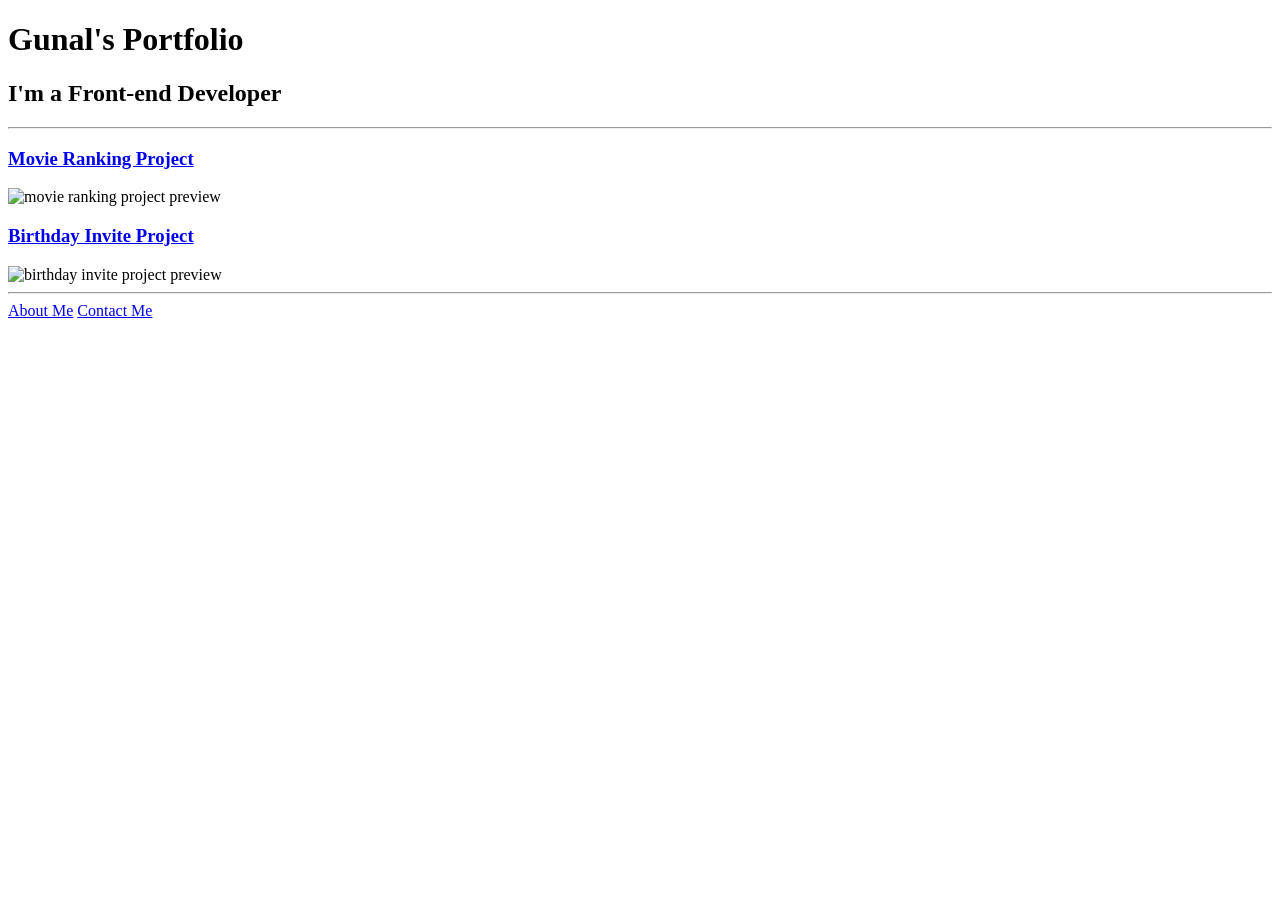
==== index.html @ 15db0e29 "Add files via upload" ====
<!DOCTYPE html>
<html lang="en">

<head>
  <meta charset="UTF-8">
  <title>Gunal's Portfolio</title>
</head>

<body>
  <h1>Gunal's Portfolio</h1>
  <h2>I'm a Front-end Developer</h2>
  <hr />
  <h3><a href="./public/movie-ranking.html">Movie Ranking Project</a></h3>
  <img src="./assets/images/movie-ranking.png" height="200" alt="movie ranking project preview"/>
  <h3><a href="./public/birthday-invite.html">Birthday Invite Project</a></h3>
  <img src="./assets/images/birthday-invite.png" height="200" alt="birthday invite project preview"/>
  <hr />
  <a href="./public/about.html">About Me</a>
  <a href="./public/contact.html">Contact Me</a>
</body>

</html>
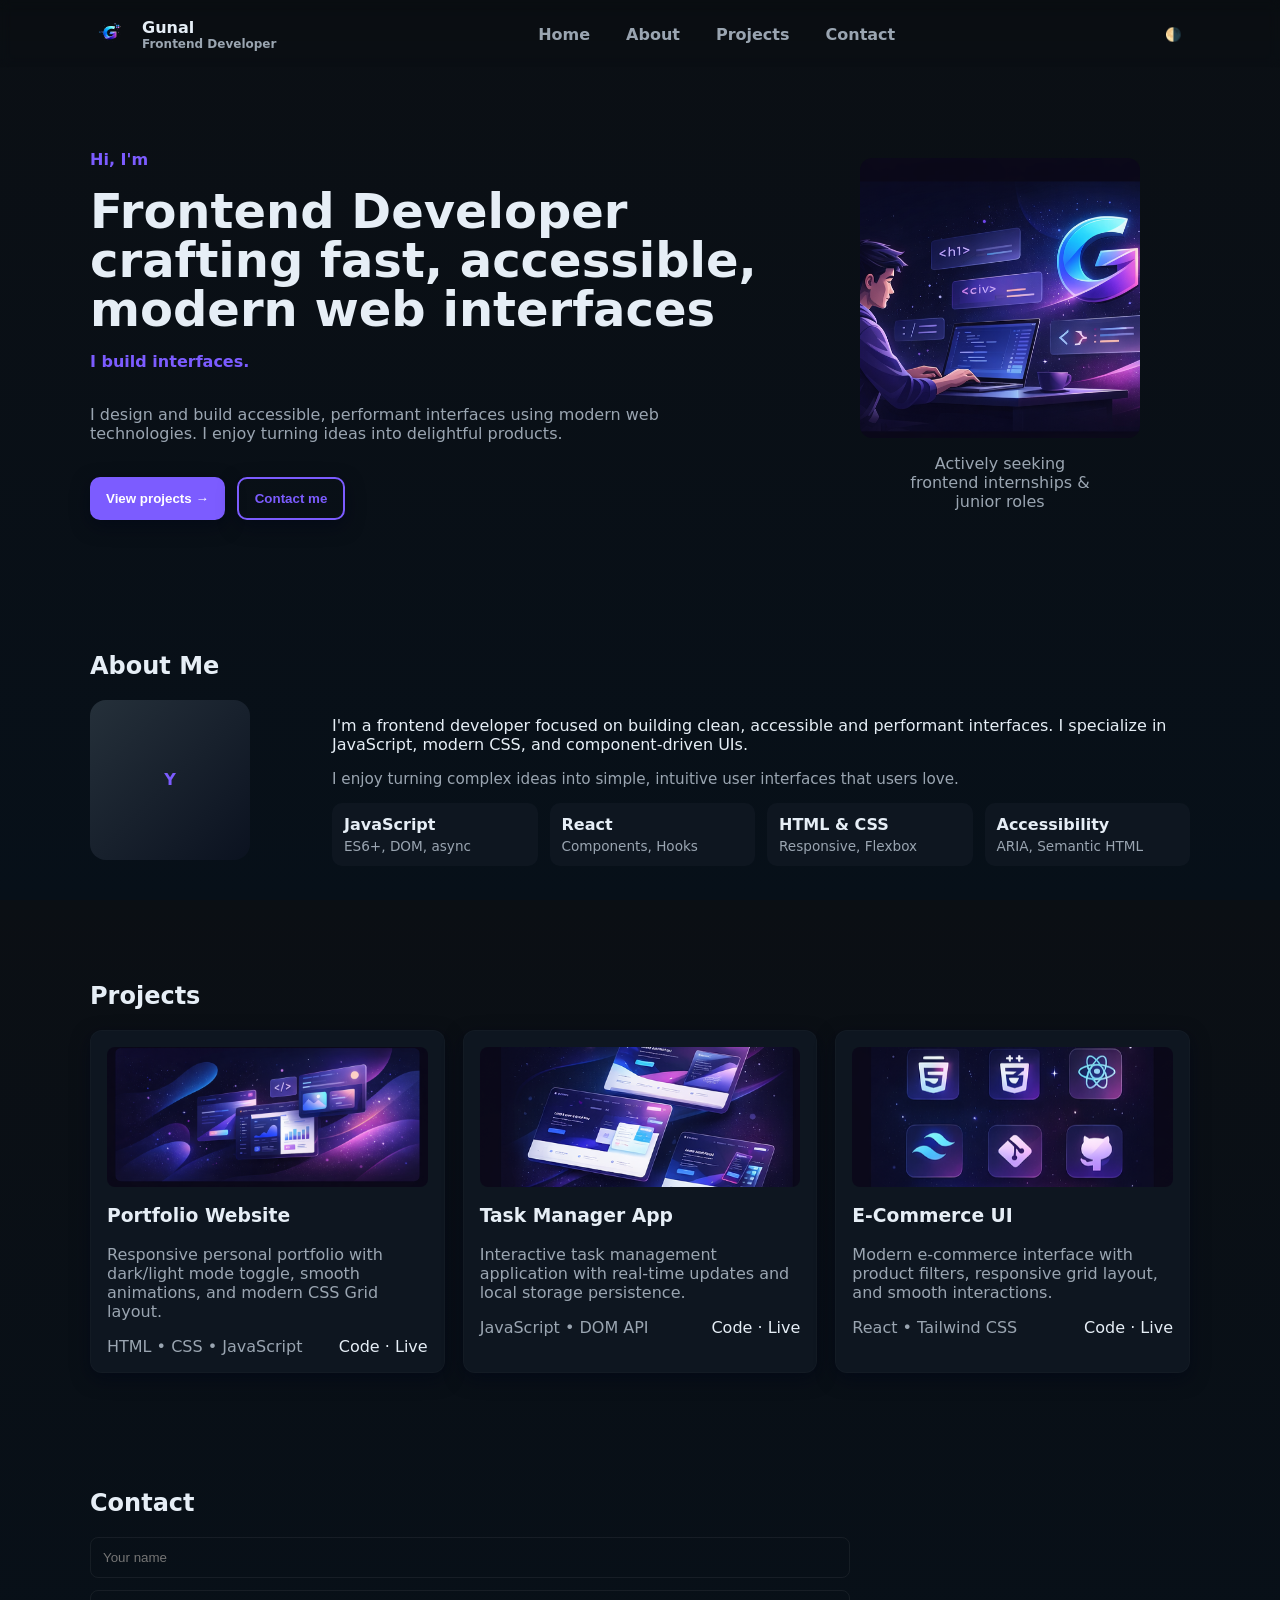
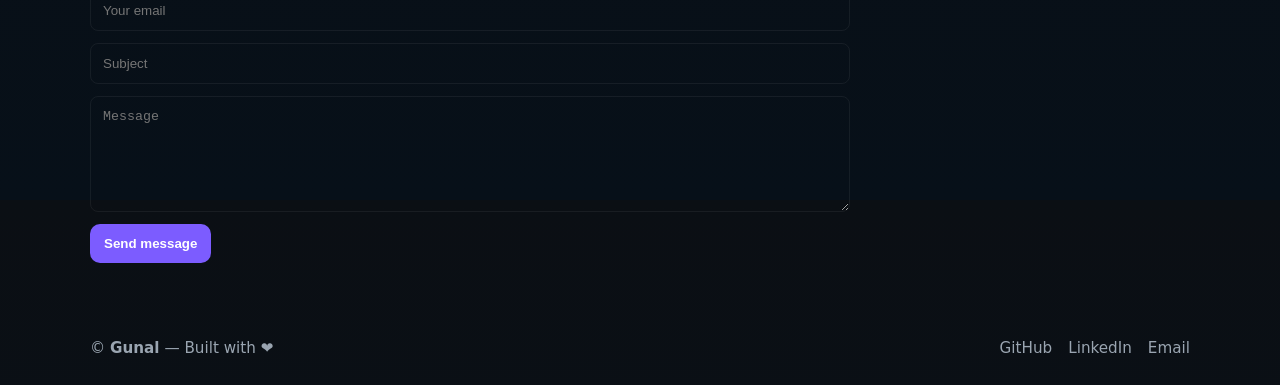
==== commit 7a5c27e5: "Migrate to single-file portfolio site Replace multi-page demo with a single responsive portfolio ind" ====
--- a/index.html
+++ b/index.html
@@ -1,22 +1,261 @@
-<!DOCTYPE html>
+<!doctype html>
 <html lang="en">
-
 <head>
-  <meta charset="UTF-8">
-  <title>Gunal's Portfolio</title>
+	<meta charset="utf-8" />
+	<meta name="viewport" content="width=device-width,initial-scale=1" />
+	<title>Personal Portfolio</title>
+	<meta name="description" content="Personal portfolio — HTML/CSS/JS single-file template" />  <link rel="icon" type="image/png" href="assets/fevicon.png" />	<style>
+		:root{
+			--bg:#0b0f14;--surface:#0f1720;--muted:#9aa5b1;--accent:#7c5cff;--glass:rgba(255,255,255,0.03);
+			--success:#22c55e;--danger:#ef4444;--text:#e6eef6;--card:#0e1620;
+			--radius:12px;--shadow:0 6px 18px rgba(2,6,23,0.6);
+		}
+		[data-theme="light"]{
+			--bg:#f6f8fb;--surface:#ffffff;--muted:#475569;--accent:#6b46ff;--glass:rgba(2,6,23,0.03);
+			--success:#16a34a;--danger:#dc2626;--text:#0b1220;--card:#ffffff;--shadow:0 8px 24px rgba(11,18,32,0.06);
+		}
+		/* Reset & base */
+		*{box-sizing:border-box}html,body{height:100%}body{margin:0;font-family:Inter,ui-sans-serif,system-ui,-apple-system,"Segoe UI",Roboto,"Helvetica Neue",Arial;color:var(--text);background:linear-gradient(180deg,var(--bg),#071019);-webkit-font-smoothing:antialiased}
+		a{color:inherit;text-decoration:none}
+		img{max-width:100%;height:auto;display:block}
+
+		/* Layout */
+		.container{width:min(1100px,94%);margin:0 auto}
+		header{position:fixed;inset:0 0 auto 0;top:0;z-index:60;background:linear-gradient(180deg,rgba(0,0,0,0.12),transparent);backdrop-filter:blur(6px)}
+		.nav{display:flex;align-items:center;justify-content:space-between;gap:1rem;padding:14px 0}
+		.brand{display:flex;align-items:center;gap:12px;font-weight:700}
+		.brand .logo{width:40px;height:40px;border-radius:10px;background:linear-gradient(135deg,var(--accent),#4cc9f0);display:inline-grid;place-items:center;color:white;font-weight:800}
+		nav ul{display:flex;gap:16px;align-items:center;margin:0;padding:0;list-style:none}
+		nav a{padding:8px 10px;border-radius:8px;color:var(--muted);font-weight:600}
+		nav a:focus,nav a:hover{color:var(--text);background:var(--glass)}
+
+		.theme-toggle, .hamburger{background:transparent;border:0;color:var(--muted);cursor:pointer;padding:8px;border-radius:8px}
+		.hamburger{display:none}
+
+		main{padding-top:86px}
+
+		/* Hero */
+		.hero{display:grid;grid-template-columns:1fr;gap:28px;align-items:center;padding:64px 0}
+		.hero-inner{display:flex;flex-direction:column;gap:18px}
+		.eyebrow{color:var(--accent);font-weight:700}
+		h1{font-size:clamp(2rem,4vw,3rem);margin:0;line-height:1.02}
+		.typing{color:var(--accent);font-weight:700}
+		.hero-meta{color:var(--muted);max-width:60ch}
+		.cta{display:inline-flex;gap:10px;align-items:center;padding:12px 16px;border-radius:10px;background:var(--accent);color:white;font-weight:700;box-shadow:var(--shadow);border:0;cursor:pointer}
+
+		/* Sections */
+		section{padding:48px 0}
+		.card-grid{display:grid;gap:18px}
+
+		/* About */
+		.about{display:grid;grid-template-columns:160px 1fr;gap:22px;align-items:start}
+		.avatar{width:160px;height:160px;border-radius:16px;background:linear-gradient(135deg,#25303a,#0b1220);display:grid;place-items:center;color:var(--accent);font-weight:800}
+		.skills{display:grid;grid-template-columns:repeat(auto-fit,minmax(140px,1fr));gap:12px;margin-top:14px}
+		.skill{background:var(--card);padding:12px;border-radius:10px}
+		.bar{height:8px;background:rgba(255,255,255,0.06);border-radius:6px;overflow:hidden;margin-top:8px}
+		.bar > i{display:block;height:100%;background:linear-gradient(90deg,var(--accent),#4cc9f0)}
+
+		/* Projects */
+		.projects-grid{display:grid;grid-template-columns:repeat(auto-fit,minmax(220px,1fr));gap:18px}
+		.project{background:var(--card);padding:16px;border-radius:12px;box-shadow:var(--shadow);transition:transform .28s ease,box-shadow .28s ease;border:1px solid rgba(255,255,255,0.02)}
+		.project:hover{transform:translateY(-8px);box-shadow:0 18px 40px rgba(0,0,0,0.45)}
+		.project .meta{display:flex;justify-content:space-between;align-items:center;margin-top:12px}
+
+		/* Contact */
+		form{display:grid;gap:12px;max-width:760px}
+		input,textarea,select{background:transparent;border:1px solid rgba(255,255,255,0.06);padding:12px;border-radius:8px;color:var(--text)}
+		input:focus,textarea:focus{outline:2px solid rgba(124,92,255,0.18);border-color:var(--accent)}
+		.btn{padding:12px 14px;border-radius:10px;border:0;background:var(--accent);color:white;font-weight:700;cursor:pointer}
+
+		footer{padding:28px 0;color:var(--muted);font-size:0.95rem}
+
+		/* Responsive */
+		@media (min-width:720px){
+			.hero{grid-template-columns:1fr 380px}
+			.about{grid-template-columns:220px 1fr}
+		}
+		@media (max-width:720px){
+			nav ul{display:none}
+			.hamburger{display:inline-flex}
+		}
+	</style>
 </head>
-
 <body>
-  <h1>Gunal's Portfolio</h1>
-  <h2>I'm a Front-end Developer</h2>
-  <hr />
-  <h3><a href="./public/movie-ranking.html">Movie Ranking Project</a></h3>
-  <img src="./assets/images/movie-ranking.png" height="200" alt="movie ranking project preview"/>
-  <h3><a href="./public/birthday-invite.html">Birthday Invite Project</a></h3>
-  <img src="./assets/images/birthday-invite.png" height="200" alt="birthday invite project preview"/>
-  <hr />
-  <a href="./public/about.html">About Me</a>
-  <a href="./public/contact.html">Contact Me</a>
+	<header>
+		<div class="container nav">
+			<div class="brand">
+				<img src="assets/fevicon.png" alt="Logo" style="width:40px;height:40px;border-radius:10px">
+				<div>
+					<div style="font-weight:800">Gunal</div>
+					<div style="font-size:12px;color:var(--muted)">Frontend Developer</div>
+				</div>
+			</div>
+			<nav aria-label="Primary navigation">
+				<ul>
+					<li><a href="#home">Home</a></li>
+					<li><a href="#about">About</a></li>
+					<li><a href="#projects">Projects</a></li>
+					<li><a href="#contact">Contact</a></li>
+				</ul>
+			</nav>
+			<div style="display:flex;gap:8px;align-items:center">
+				<button class="theme-toggle" id="themeToggle" aria-pressed="false" title="Toggle theme">🌗</button>
+				<button class="hamburger" id="menuToggle" aria-expanded="false" aria-controls="mobileMenu">☰</button>
+			</div>
+		</div>
+		<div id="mobileMenu" style="display:none;padding:8px 16px;background:transparent">
+			<div class="container">
+				<a href="#home">Home</a> · <a href="#about">About</a> · <a href="#projects">Projects</a> · <a href="#contact">Contact</a>
+			</div>
+		</div>
+	</header>
+
+	<main class="container">
+		<section id="home" class="hero">
+			<div class="hero-inner">
+				<div class="eyebrow">Hi, I'm</div>
+				<h1>Frontend Developer crafting fast, accessible, modern web interfaces</h1>
+				<div class="typing" aria-live="polite" id="typing"></div>
+				<p class="hero-meta">I design and build accessible, performant interfaces using modern web technologies. I enjoy turning ideas into delightful products.</p>
+				<div style="display:flex;gap:12px;flex-wrap:wrap">
+					<button class="cta" id="viewProjects">View projects →</button>
+					<button class="cta" id="contactBtn" style="background:transparent;border:2px solid var(--accent);color:var(--accent)">Contact me</button>
+				</div>
+			</div>
+			<aside aria-hidden="true">
+			<div style="display:flex;flex-direction:column;gap:16px;align-items:center">
+				<img src="assets/image 1.png" alt="Profile" style="width:280px;height:280px;border-radius:12px;object-fit:cover">
+				<div style="text-align:center;color:var(--muted);max-width:200px">Actively seeking frontend internships & junior roles</div>
+				</div>
+			</aside>
+		</section>
+
+		<section id="about">
+			<h2>About Me</h2>
+			<div class="about">
+				<div class="avatar" role="img" aria-label="Profile placeholder">Y</div>
+				<div>
+					<p>I'm a frontend developer focused on building clean, accessible and performant interfaces. I specialize in JavaScript, modern CSS, and component-driven UIs.</p>
+					<p style="color:var(--muted);font-size:0.95rem">I enjoy turning complex ideas into simple, intuitive user interfaces that users love.</p>
+					<div class="skills">
+						<div class="skill"><strong>JavaScript</strong><div style="color:var(--muted);font-size:0.85rem;margin-top:4px">ES6+, DOM, async</div></div>
+						<div class="skill"><strong>React</strong><div style="color:var(--muted);font-size:0.85rem;margin-top:4px">Components, Hooks</div></div>
+						<div class="skill"><strong>HTML & CSS</strong><div style="color:var(--muted);font-size:0.85rem;margin-top:4px">Responsive, Flexbox</div></div>
+						<div class="skill"><strong>Accessibility</strong><div style="color:var(--muted);font-size:0.85rem;margin-top:4px">ARIA, Semantic HTML</div></div>
+					</div>
+				</div>
+			</div>
+		</section>
+
+		<section id="projects">
+			<h2>Projects</h2>
+			<div class="projects-grid">
+				<article class="project" tabindex="0">
+				<img src="assets/image 2.png" alt="Project One" style="height:140px;border-radius:8px;object-fit:cover;width:100%">
+					<h3>Portfolio Website</h3>
+					<p style="color:var(--muted)">Responsive personal portfolio with dark/light mode toggle, smooth animations, and modern CSS Grid layout.</p>
+					<div class="meta"><div style="color:var(--muted)">HTML • CSS • JavaScript</div><div><a href="https://github.com/gunalbasskaran" target="_blank">Code</a> · <a href="#">Live</a></div></div>
+				</article>
+				<article class="project" tabindex="0">
+				<img src="assets/image 3.png" alt="Project Two" style="height:140px;border-radius:8px;object-fit:cover;width:100%">
+					<h3>Task Manager App</h3>
+					<p style="color:var(--muted)">Interactive task management application with real-time updates and local storage persistence.</p>
+					<div class="meta"><div style="color:var(--muted)">JavaScript • DOM API</div><div><a href="https://github.com/gunalbasskaran" target="_blank">Code</a> · <a href="#">Live</a></div></div>
+				</article>
+				<article class="project" tabindex="0">
+				<img src="assets/image 4.png" alt="Project Three" style="height:140px;border-radius:8px;object-fit:cover;width:100%">
+					<h3>E-Commerce UI</h3>
+					<p style="color:var(--muted)">Modern e-commerce interface with product filters, responsive grid layout, and smooth interactions.</p>
+					<div class="meta"><div style="color:var(--muted)">React • Tailwind CSS</div><div><a href="https://github.com/gunalbasskaran" target="_blank">Code</a> · <a href="#">Live</a></div></div>
+				</article>
+			</div>
+		</section>
+
+		<section id="contact">
+			<h2>Contact</h2>
+			<form id="contactForm" action="https://formsubmit.co/Gunalbasskaran@gmail.com" method="POST" novalidate>
+				<input type="text" id="name" name="name" placeholder="Your name" required />
+				<input type="email" id="email" name="email" placeholder="Your email" required />
+				<input type="text" id="subject" name="_subject" placeholder="Subject" />
+				<textarea id="message" name="message" rows="6" placeholder="Message" required></textarea>
+				<div style="display:flex;gap:10px;align-items:center">
+					<button class="btn" type="submit">Send message</button>
+					<div id="formFeedback" aria-live="polite" style="color:var(--muted)"></div>
+				</div>
+			</form>
+		</section>
+
+		<footer>
+			<div style="display:flex;justify-content:space-between;align-items:center;flex-wrap:wrap;gap:12px">
+				<div>© <strong>Gunal</strong> — Built with ❤️</div>
+				<div style="color:var(--muted);display:flex;gap:16px;align-items:center">
+					<a href="https://github.com/gunalbasskaran" target="_blank" title="GitHub">GitHub</a>
+					<a href="https://www.linkedin.com/in/gunal-" target="_blank" title="LinkedIn">LinkedIn</a>
+					<a href="mailto:Gunalbasskaran@gmail.com" title="Email">Email</a>
+				</div>
+			</div>
+		</footer>
+	</main>
+
+	<script>
+		// Theme toggle (persisted)
+		(function(){
+			const root = document.documentElement;
+			const toggle = document.getElementById('themeToggle');
+			const stored = localStorage.getItem('theme');
+			if(stored==='light') root.setAttribute('data-theme','light');
+			toggle.addEventListener('click', ()=>{
+				const isLight = root.getAttribute('data-theme') === 'light';
+				if(isLight){root.removeAttribute('data-theme');localStorage.setItem('theme','dark');toggle.setAttribute('aria-pressed','false')} else {root.setAttribute('data-theme','light');localStorage.setItem('theme','light');toggle.setAttribute('aria-pressed','true')}
+			});
+		})();
+
+		// Mobile menu
+		(function(){
+			const menu = document.getElementById('mobileMenu');
+			const btn = document.getElementById('menuToggle');
+			btn.addEventListener('click', ()=>{
+				const open = btn.getAttribute('aria-expanded') === 'true';
+				btn.setAttribute('aria-expanded', String(!open));
+				menu.style.display = open ? 'none' : 'block';
+			});
+		})();
+
+		// Typing effect
+		(function(){
+			const el = document.getElementById('typing');
+			const phrases = ['I build interfaces.','I design for users.','I optimize for performance.'];
+			let i=0,j=0,dir=1,timeout;
+			function tick(){
+				const current = phrases[i];
+				el.textContent = current.slice(0,j);
+				if(dir===1){ if(j<current.length) j++; else {dir=-1; timeout=1200;}} else { if(j>0) j--; else {dir=1;i=(i+1)%phrases.length; timeout=400; }}
+				timeout = timeout||80;
+				setTimeout(()=>{timeout=null;tick()},timeout);
+			}
+			tick();
+		})();
+
+		// Scroll to projects
+		document.getElementById('viewProjects').addEventListener('click', ()=>{
+			document.getElementById('projects').scrollIntoView({behavior:'smooth'});
+		});
+
+		// Scroll to contact
+		document.getElementById('contactBtn').addEventListener('click', ()=>{
+			document.getElementById('contact').scrollIntoView({behavior:'smooth'});
+		});
+
+		// Contact form — FormSubmit.co handles validation & sends to email
+		(function(){
+			const form = document.getElementById('contactForm');
+			const feedback = document.getElementById('formFeedback');
+			form.addEventListener('submit', (e)=>{
+				feedback.style.color = 'var(--muted)';
+				feedback.textContent='Sending...';
+			});
+		})();
+	</script>
 </body>
-
-</html>+</html>
+
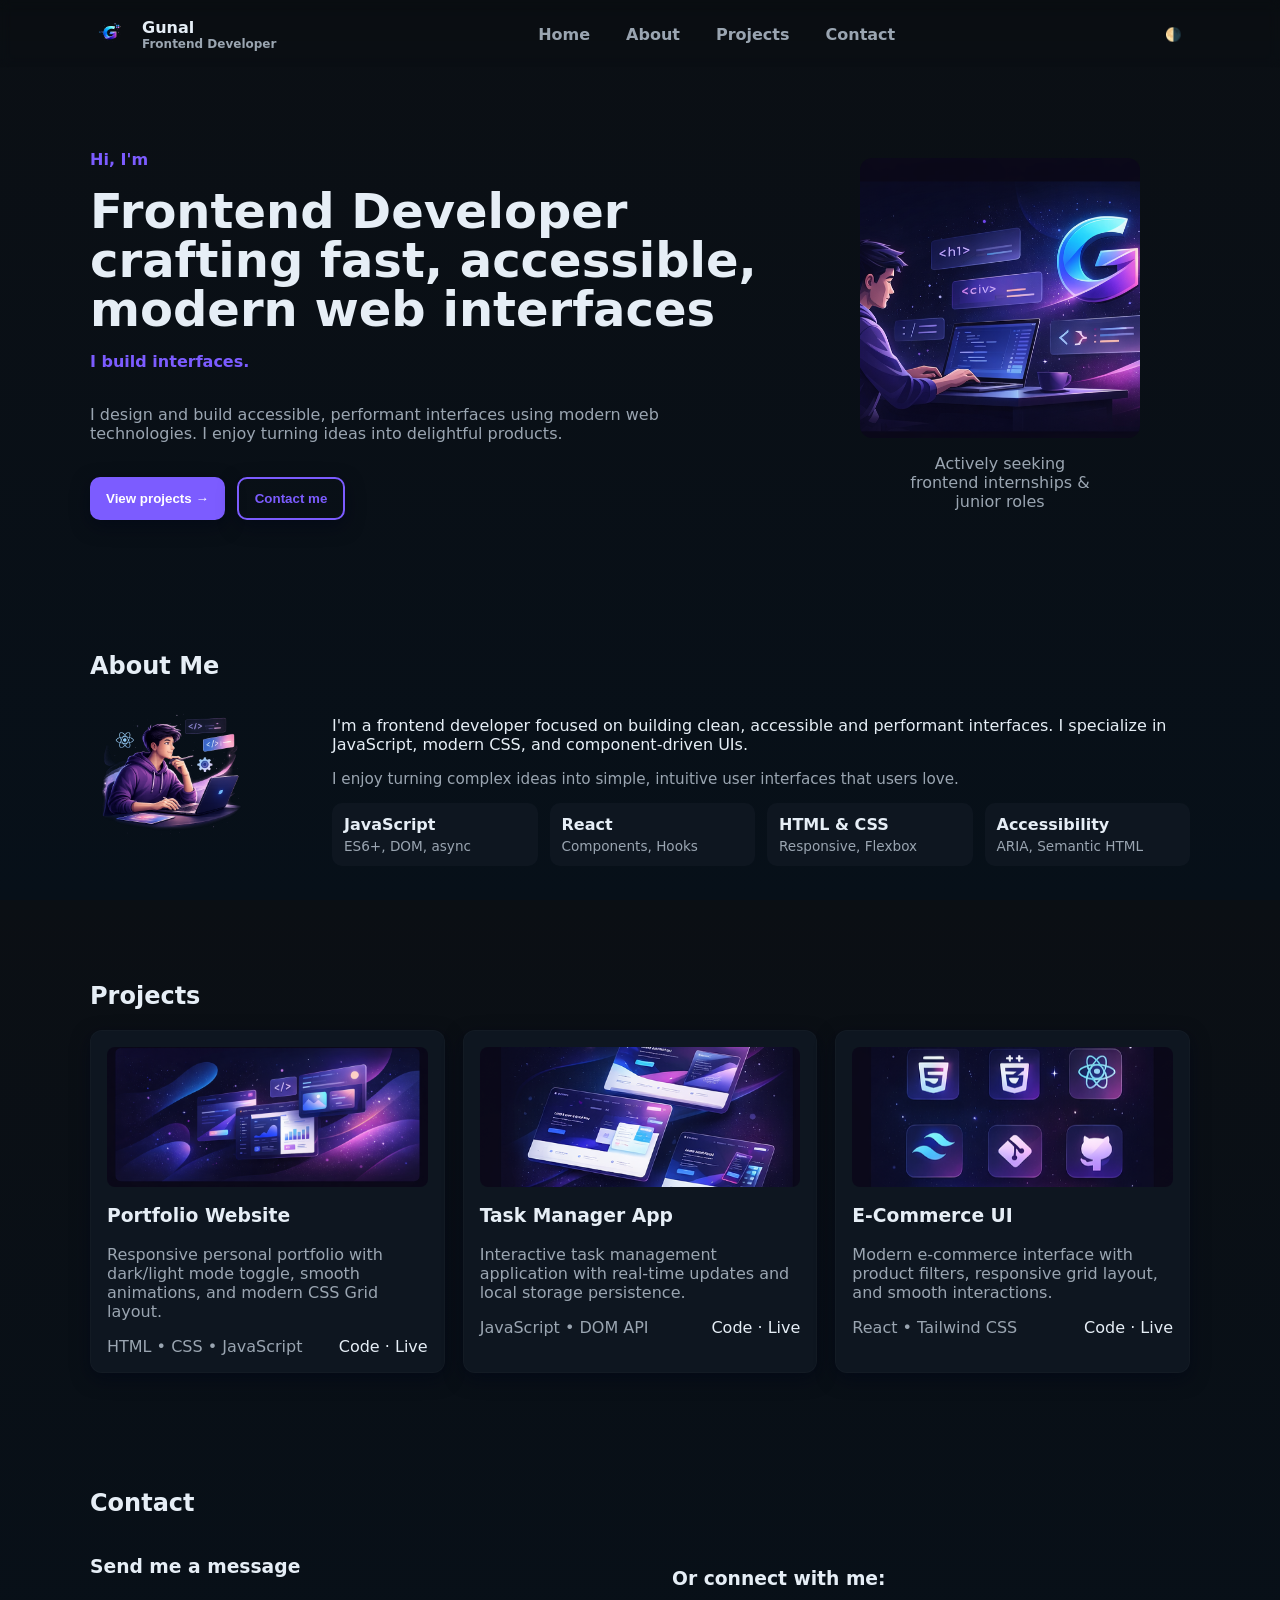
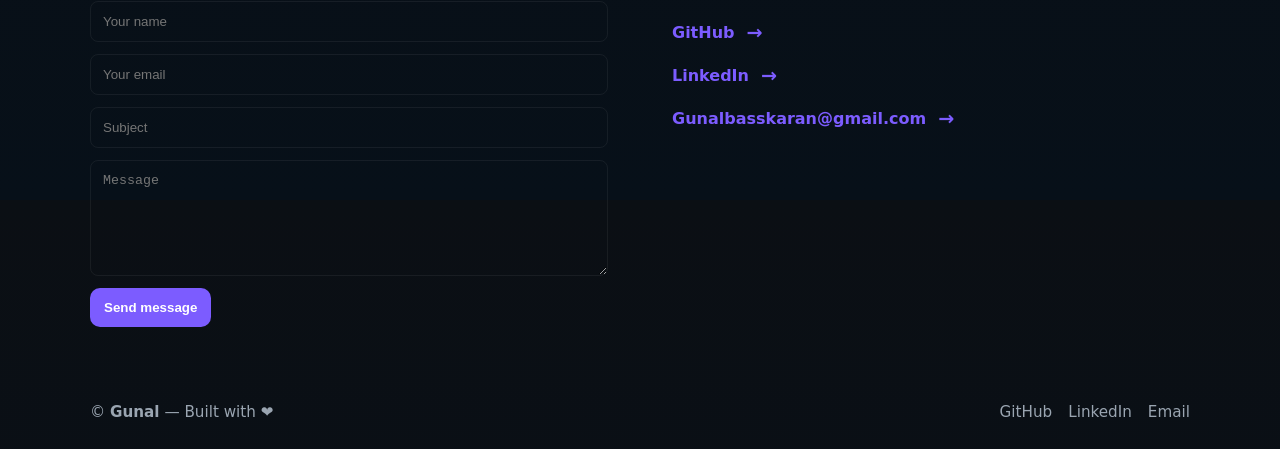
==== commit 0f230921: "Add about image and revamp contact section Add assets/about.png and replace the avatar placeholder w" ====
--- a/index.html
+++ b/index.html
@@ -133,7 +133,7 @@
 		<section id="about">
 			<h2>About Me</h2>
 			<div class="about">
-				<div class="avatar" role="img" aria-label="Profile placeholder">Y</div>
+				<img src="assets/about.png" alt="About" style="width:160px;height:160px;border-radius:16px;object-fit:cover">
 				<div>
 					<p>I'm a frontend developer focused on building clean, accessible and performant interfaces. I specialize in JavaScript, modern CSS, and component-driven UIs.</p>
 					<p style="color:var(--muted);font-size:0.95rem">I enjoy turning complex ideas into simple, intuitive user interfaces that users love.</p>
@@ -173,16 +173,38 @@
 
 		<section id="contact">
 			<h2>Contact</h2>
-			<form id="contactForm" action="https://formsubmit.co/Gunalbasskaran@gmail.com" method="POST" novalidate>
-				<input type="text" id="name" name="name" placeholder="Your name" required />
-				<input type="email" id="email" name="email" placeholder="Your email" required />
-				<input type="text" id="subject" name="_subject" placeholder="Subject" />
-				<textarea id="message" name="message" rows="6" placeholder="Message" required></textarea>
-				<div style="display:flex;gap:10px;align-items:center">
-					<button class="btn" type="submit">Send message</button>
-					<div id="formFeedback" aria-live="polite" style="color:var(--muted)"></div>
-				</div>
-			</form>
+			<div style="display:grid;grid-template-columns:1fr 1fr;gap:64px;align-items:start">
+				<div>
+					<h3 style="margin-bottom:24px">Send me a message</h3>
+					<form id="contactForm" action="https://formsubmit.co/Gunalbasskaran@gmail.com" method="POST" novalidate>
+						<input type="text" id="name" name="name" placeholder="Your name" required />
+						<input type="email" id="email" name="email" placeholder="Your email" required />
+						<input type="text" id="subject" name="_subject" placeholder="Subject" />
+						<textarea id="message" name="message" rows="6" placeholder="Message" required></textarea>
+						<div style="display:flex;gap:10px;align-items:center">
+							<button class="btn" type="submit">Send message</button>
+							<div id="formFeedback" aria-live="polite" style="color:var(--muted)"></div>
+						</div>
+					</form>
+				</div>
+				<div style="padding-top:12px">
+					<h3 style="margin-bottom:32px">Or connect with me:</h3>
+					<div style="display:flex;flex-direction:column;gap:20px">
+						<a href="https://github.com/gunalbasskaran" target="_blank" style="display:flex;align-items:center;gap:12px;color:var(--accent);font-weight:600;text-decoration:none;transition:opacity 0.2s" onmouseover="this.style.opacity='0.8'" onmouseout="this.style.opacity='1'">
+							<span>GitHub</span>
+							<span style="font-size:1.2rem">→</span>
+						</a>
+						<a href="https://www.linkedin.com/in/gunal-" target="_blank" style="display:flex;align-items:center;gap:12px;color:var(--accent);font-weight:600;text-decoration:none;transition:opacity 0.2s" onmouseover="this.style.opacity='0.8'" onmouseout="this.style.opacity='1'">
+							<span>LinkedIn</span>
+							<span style="font-size:1.2rem">→</span>
+						</a>
+						<a href="mailto:Gunalbasskaran@gmail.com" style="display:flex;align-items:center;gap:12px;color:var(--accent);font-weight:600;text-decoration:none;transition:opacity 0.2s" onmouseover="this.style.opacity='0.8'" onmouseout="this.style.opacity='1'">
+							<span>Gunalbasskaran@gmail.com</span>
+							<span style="font-size:1.2rem">→</span>
+						</a>
+					</div>
+				</div>
+			</div>
 		</section>
 
 		<footer>
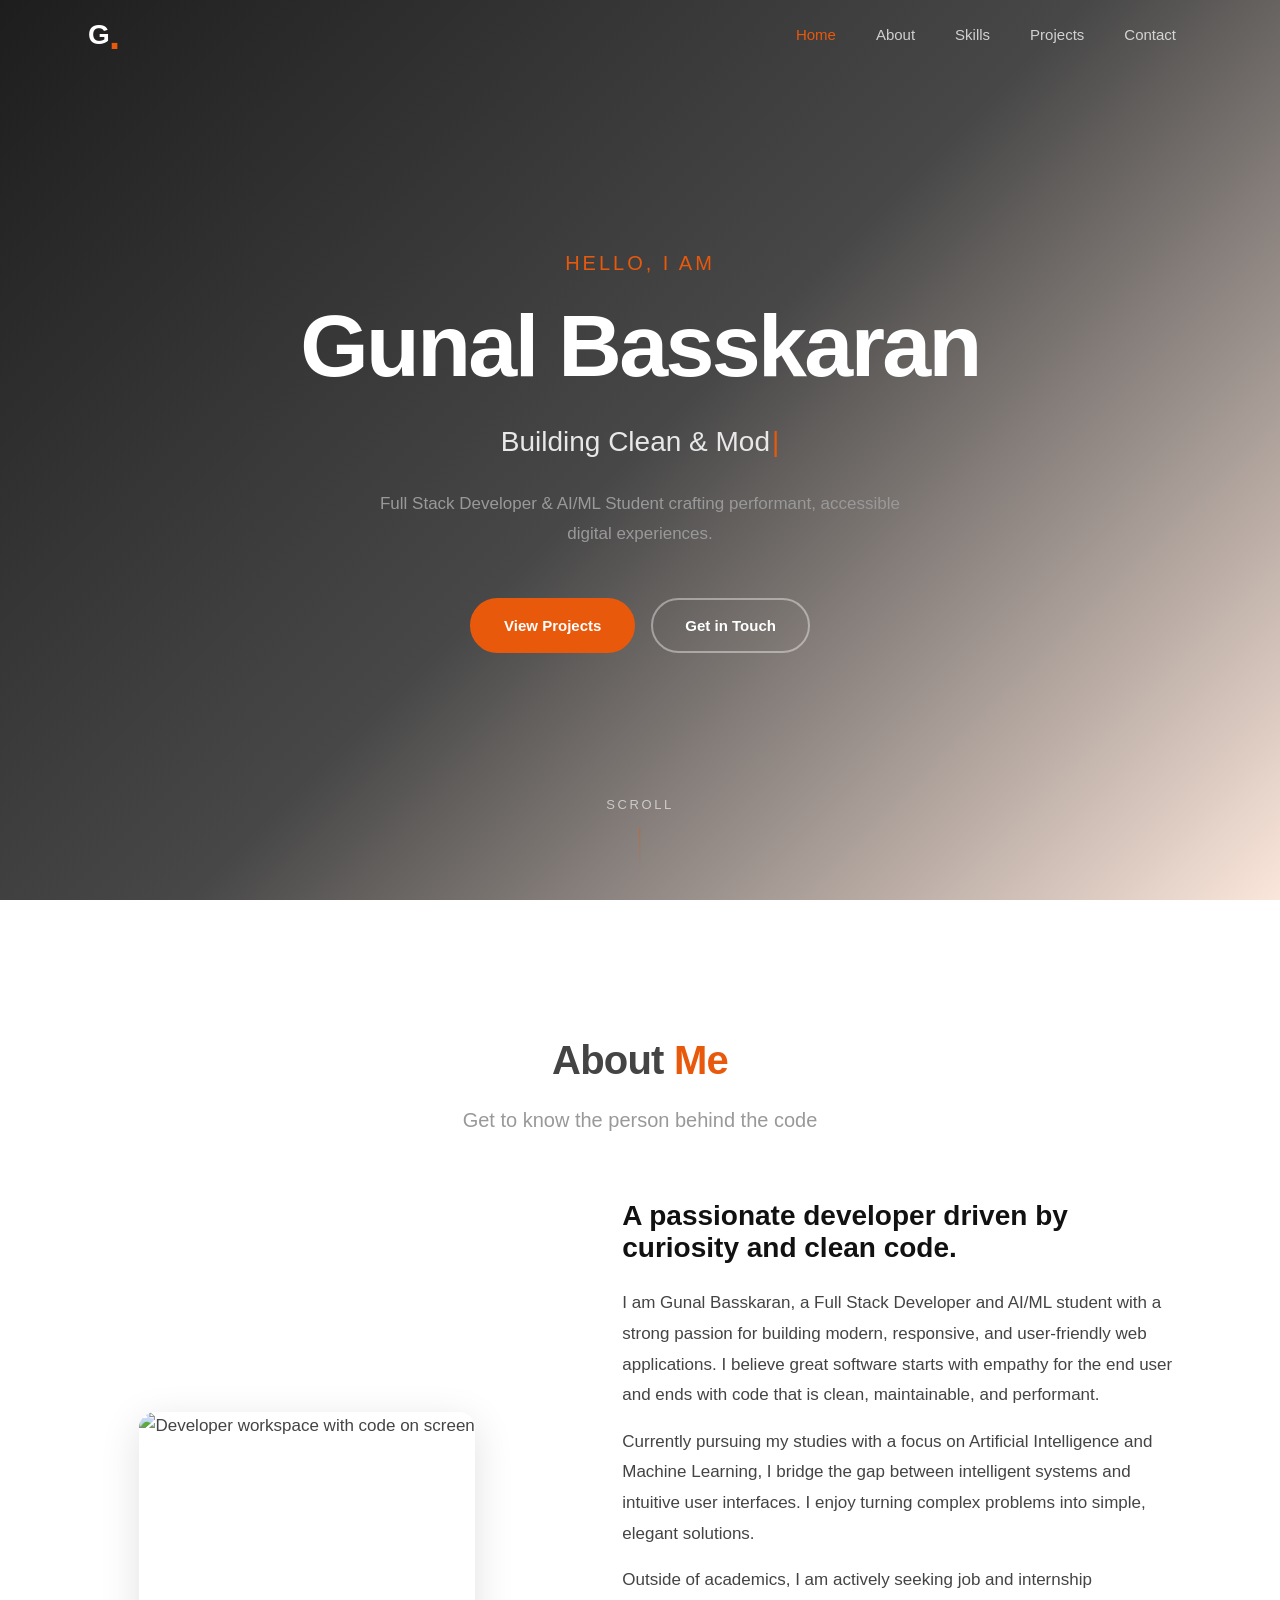
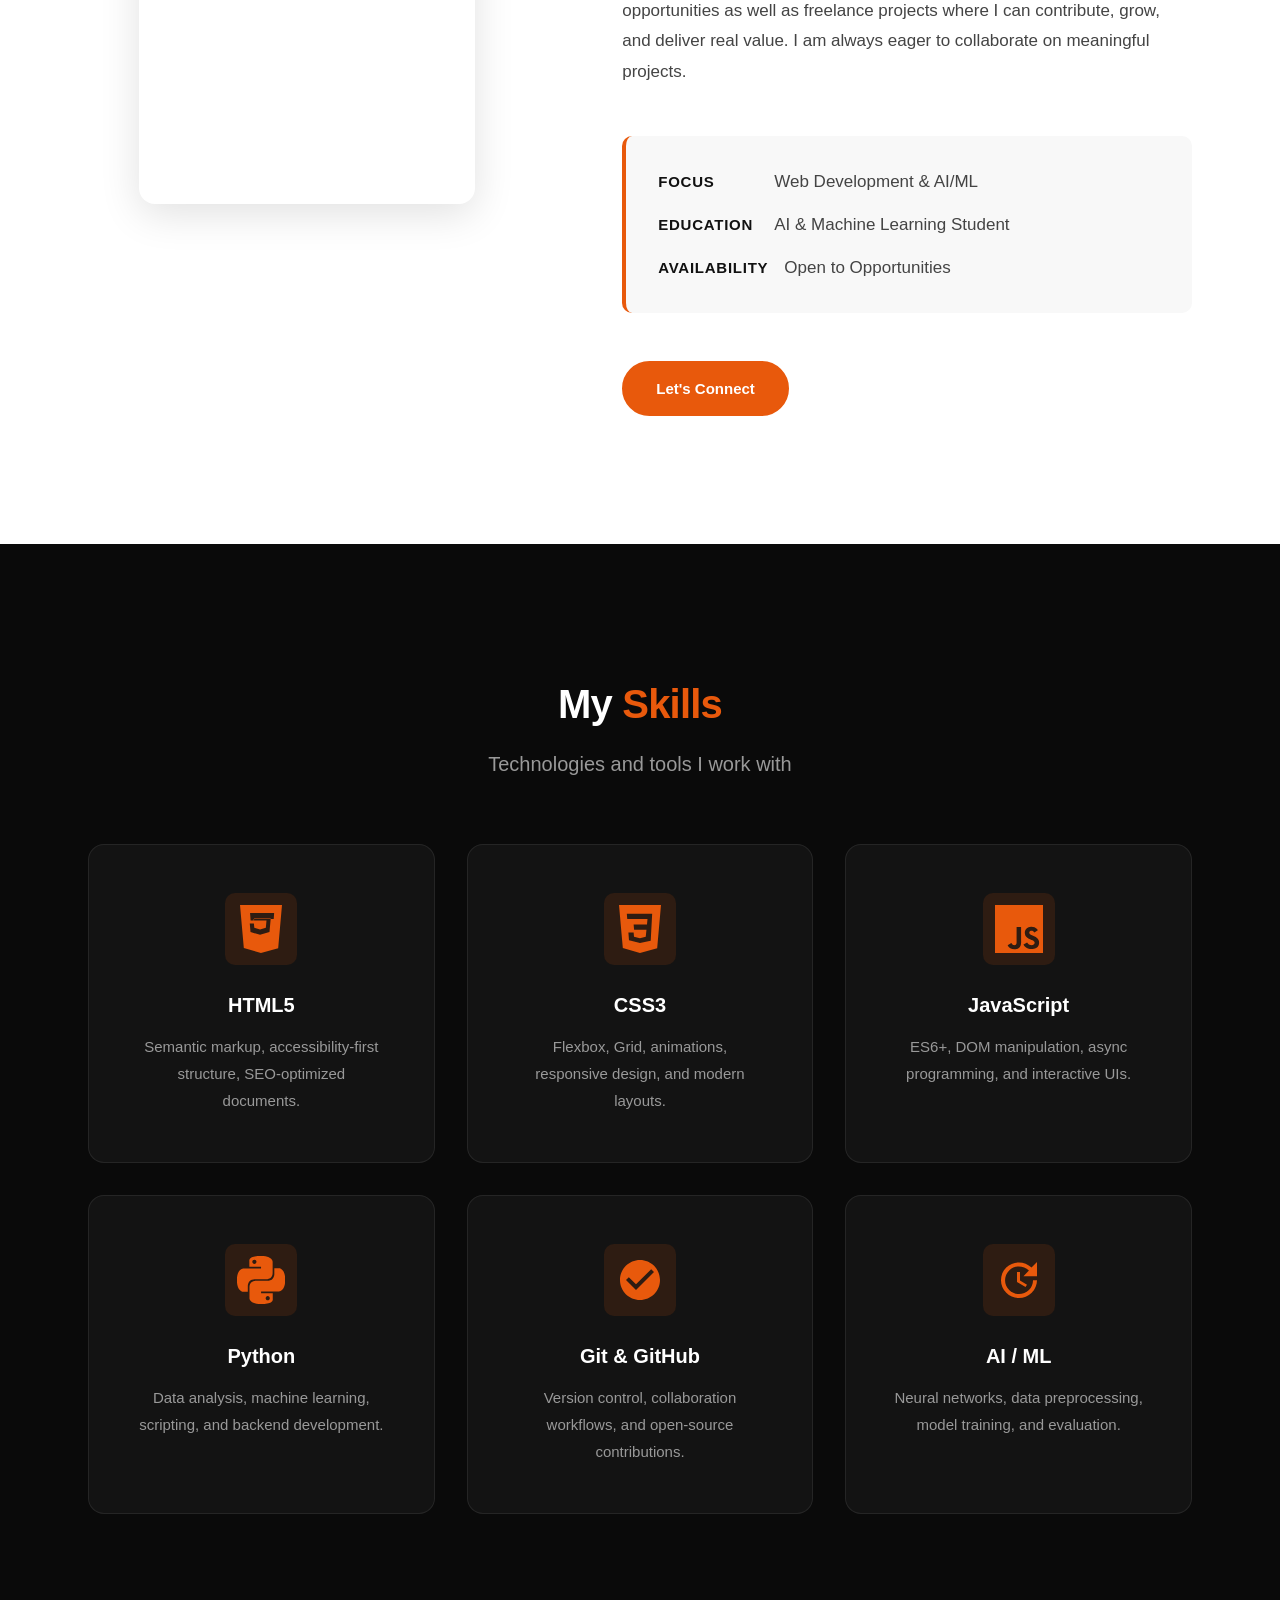
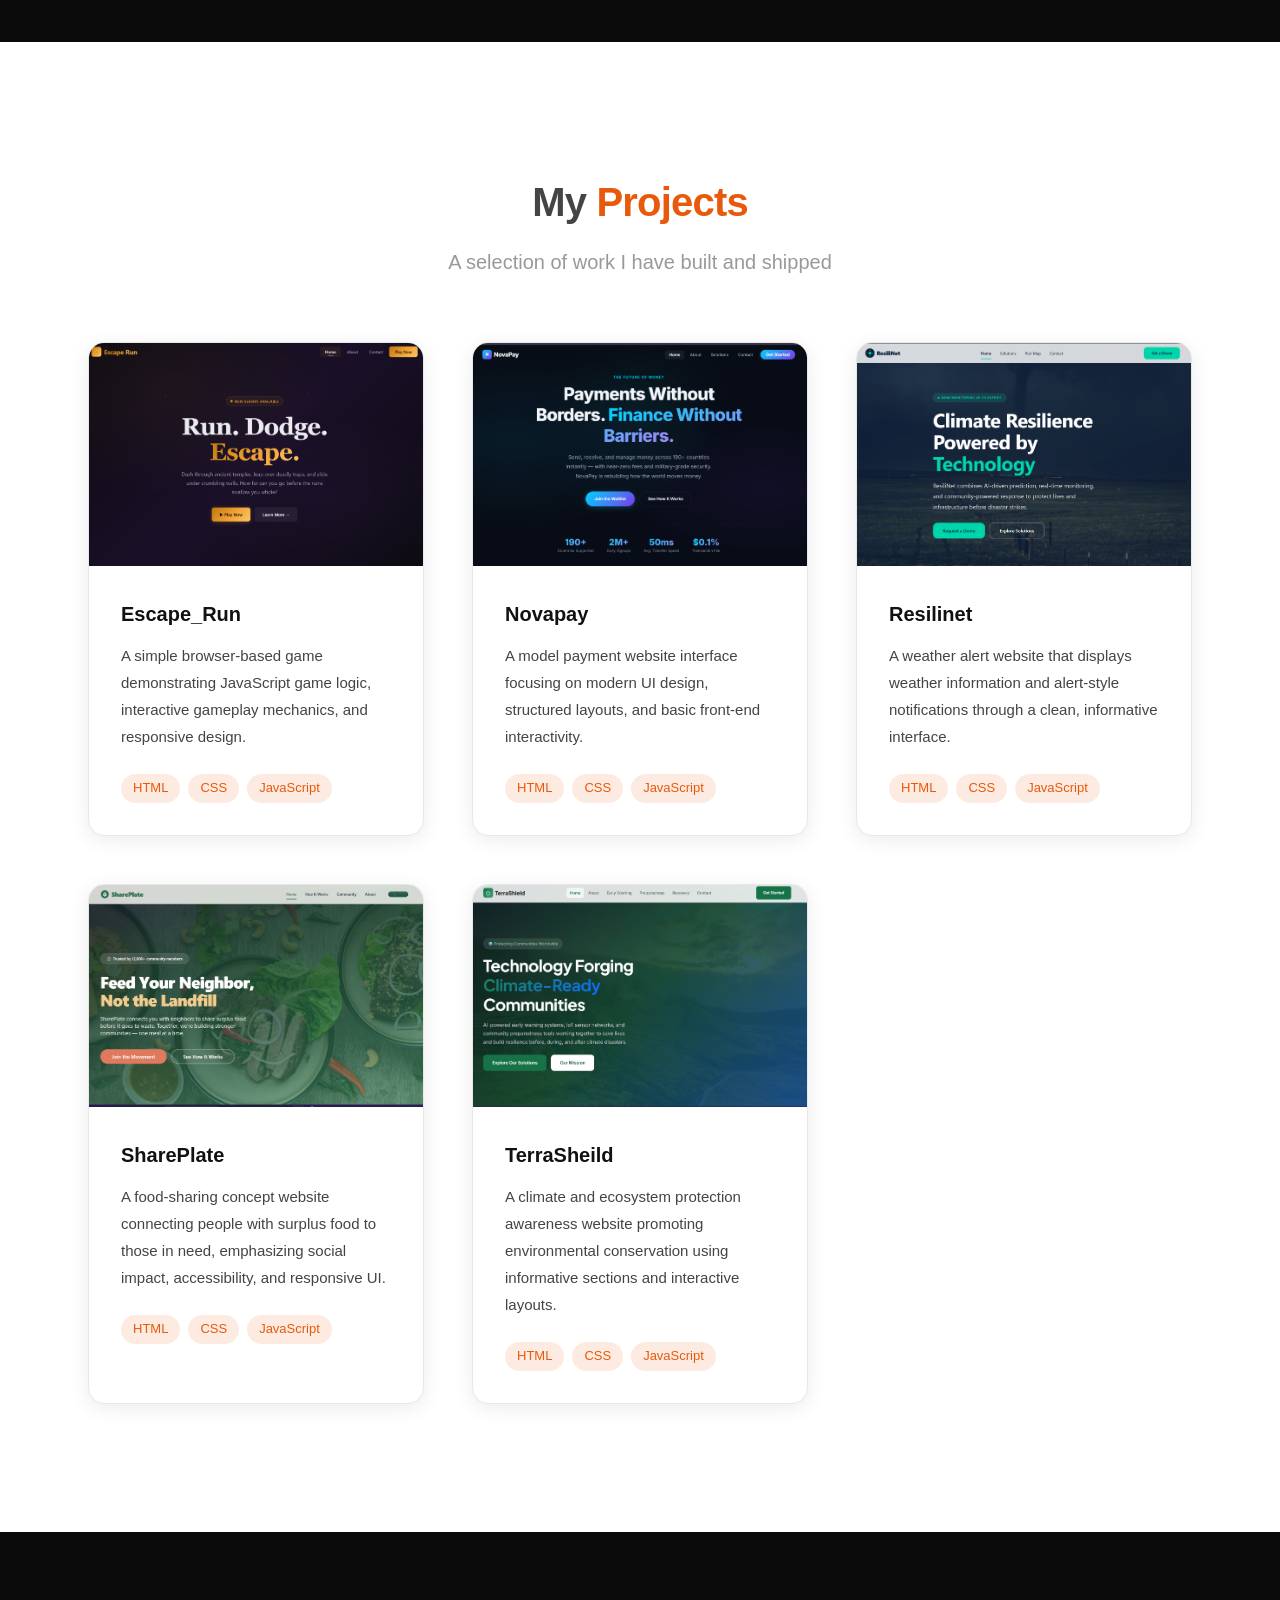
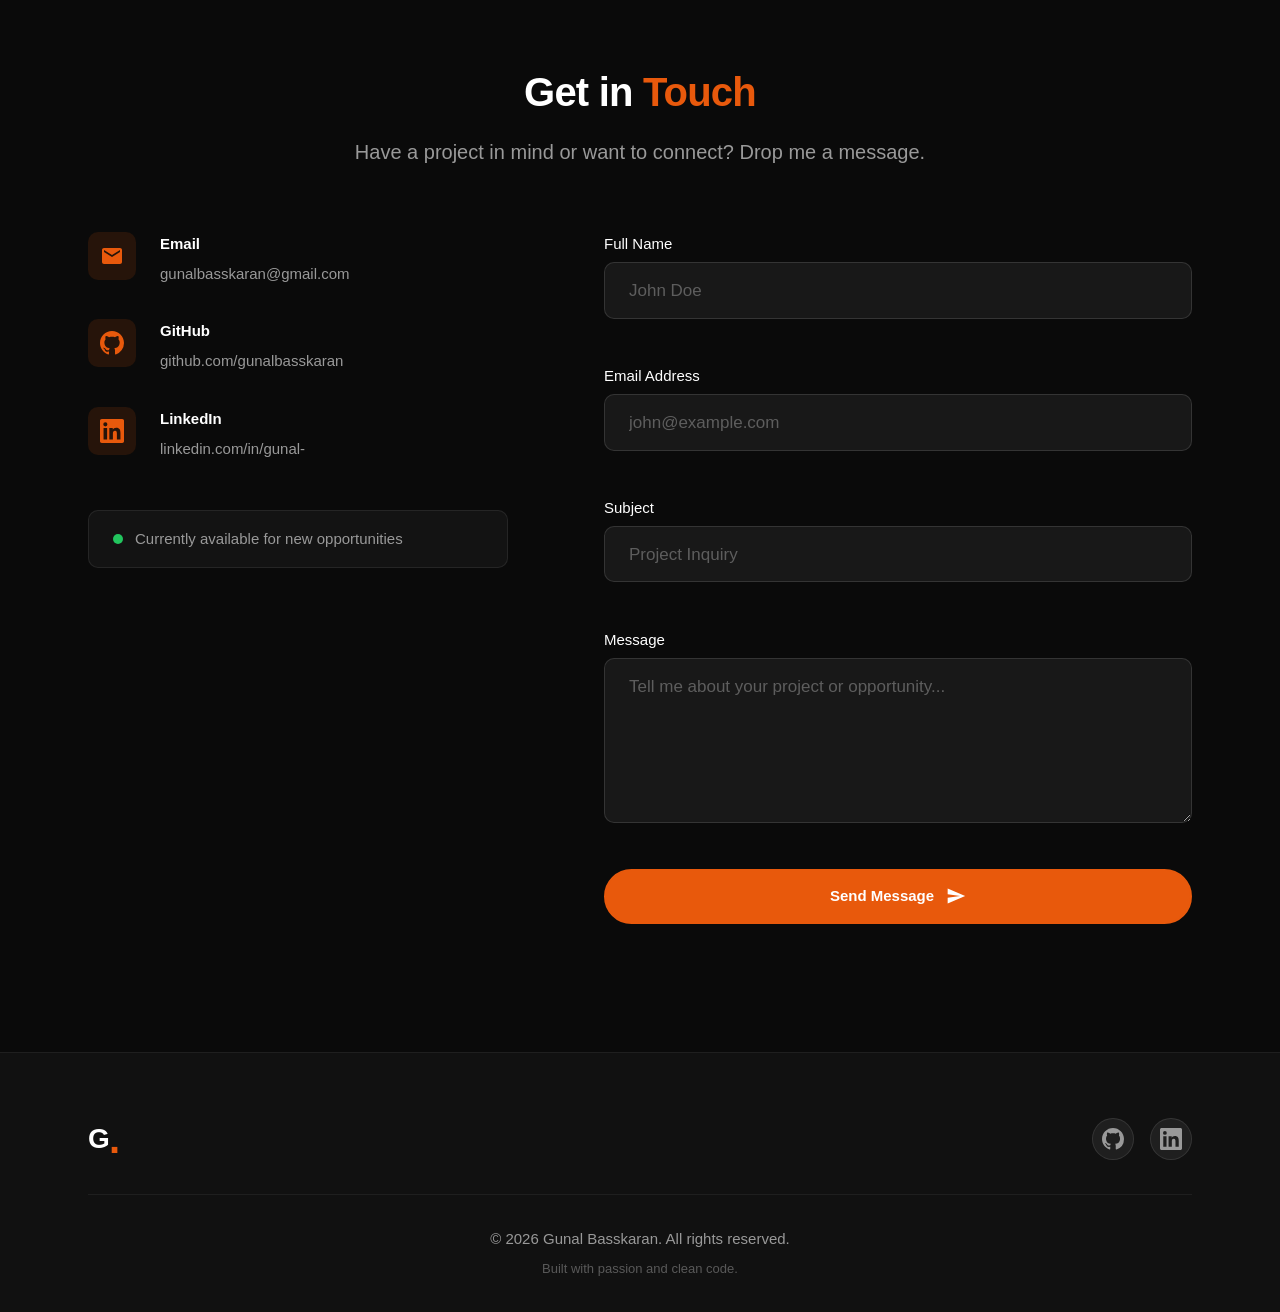
==== commit a62f221d: "Add styles, scripts, images and update index.html Remove legacy README and several old asset images;" ====
--- a/index.html
+++ b/index.html
@@ -1,283 +1,577 @@
-<!doctype html>
+<!DOCTYPE html>
 <html lang="en">
 <head>
-	<meta charset="utf-8" />
-	<meta name="viewport" content="width=device-width,initial-scale=1" />
-	<title>Personal Portfolio</title>
-	<meta name="description" content="Personal portfolio — HTML/CSS/JS single-file template" />  <link rel="icon" type="image/png" href="assets/fevicon.png" />	<style>
-		:root{
-			--bg:#0b0f14;--surface:#0f1720;--muted:#9aa5b1;--accent:#7c5cff;--glass:rgba(255,255,255,0.03);
-			--success:#22c55e;--danger:#ef4444;--text:#e6eef6;--card:#0e1620;
-			--radius:12px;--shadow:0 6px 18px rgba(2,6,23,0.6);
-		}
-		[data-theme="light"]{
-			--bg:#f6f8fb;--surface:#ffffff;--muted:#475569;--accent:#6b46ff;--glass:rgba(2,6,23,0.03);
-			--success:#16a34a;--danger:#dc2626;--text:#0b1220;--card:#ffffff;--shadow:0 8px 24px rgba(11,18,32,0.06);
-		}
-		/* Reset & base */
-		*{box-sizing:border-box}html,body{height:100%}body{margin:0;font-family:Inter,ui-sans-serif,system-ui,-apple-system,"Segoe UI",Roboto,"Helvetica Neue",Arial;color:var(--text);background:linear-gradient(180deg,var(--bg),#071019);-webkit-font-smoothing:antialiased}
-		a{color:inherit;text-decoration:none}
-		img{max-width:100%;height:auto;display:block}
-
-		/* Layout */
-		.container{width:min(1100px,94%);margin:0 auto}
-		header{position:fixed;inset:0 0 auto 0;top:0;z-index:60;background:linear-gradient(180deg,rgba(0,0,0,0.12),transparent);backdrop-filter:blur(6px)}
-		.nav{display:flex;align-items:center;justify-content:space-between;gap:1rem;padding:14px 0}
-		.brand{display:flex;align-items:center;gap:12px;font-weight:700}
-		.brand .logo{width:40px;height:40px;border-radius:10px;background:linear-gradient(135deg,var(--accent),#4cc9f0);display:inline-grid;place-items:center;color:white;font-weight:800}
-		nav ul{display:flex;gap:16px;align-items:center;margin:0;padding:0;list-style:none}
-		nav a{padding:8px 10px;border-radius:8px;color:var(--muted);font-weight:600}
-		nav a:focus,nav a:hover{color:var(--text);background:var(--glass)}
-
-		.theme-toggle, .hamburger{background:transparent;border:0;color:var(--muted);cursor:pointer;padding:8px;border-radius:8px}
-		.hamburger{display:none}
-
-		main{padding-top:86px}
-
-		/* Hero */
-		.hero{display:grid;grid-template-columns:1fr;gap:28px;align-items:center;padding:64px 0}
-		.hero-inner{display:flex;flex-direction:column;gap:18px}
-		.eyebrow{color:var(--accent);font-weight:700}
-		h1{font-size:clamp(2rem,4vw,3rem);margin:0;line-height:1.02}
-		.typing{color:var(--accent);font-weight:700}
-		.hero-meta{color:var(--muted);max-width:60ch}
-		.cta{display:inline-flex;gap:10px;align-items:center;padding:12px 16px;border-radius:10px;background:var(--accent);color:white;font-weight:700;box-shadow:var(--shadow);border:0;cursor:pointer}
-
-		/* Sections */
-		section{padding:48px 0}
-		.card-grid{display:grid;gap:18px}
-
-		/* About */
-		.about{display:grid;grid-template-columns:160px 1fr;gap:22px;align-items:start}
-		.avatar{width:160px;height:160px;border-radius:16px;background:linear-gradient(135deg,#25303a,#0b1220);display:grid;place-items:center;color:var(--accent);font-weight:800}
-		.skills{display:grid;grid-template-columns:repeat(auto-fit,minmax(140px,1fr));gap:12px;margin-top:14px}
-		.skill{background:var(--card);padding:12px;border-radius:10px}
-		.bar{height:8px;background:rgba(255,255,255,0.06);border-radius:6px;overflow:hidden;margin-top:8px}
-		.bar > i{display:block;height:100%;background:linear-gradient(90deg,var(--accent),#4cc9f0)}
-
-		/* Projects */
-		.projects-grid{display:grid;grid-template-columns:repeat(auto-fit,minmax(220px,1fr));gap:18px}
-		.project{background:var(--card);padding:16px;border-radius:12px;box-shadow:var(--shadow);transition:transform .28s ease,box-shadow .28s ease;border:1px solid rgba(255,255,255,0.02)}
-		.project:hover{transform:translateY(-8px);box-shadow:0 18px 40px rgba(0,0,0,0.45)}
-		.project .meta{display:flex;justify-content:space-between;align-items:center;margin-top:12px}
-
-		/* Contact */
-		form{display:grid;gap:12px;max-width:760px}
-		input,textarea,select{background:transparent;border:1px solid rgba(255,255,255,0.06);padding:12px;border-radius:8px;color:var(--text)}
-		input:focus,textarea:focus{outline:2px solid rgba(124,92,255,0.18);border-color:var(--accent)}
-		.btn{padding:12px 14px;border-radius:10px;border:0;background:var(--accent);color:white;font-weight:700;cursor:pointer}
-
-		footer{padding:28px 0;color:var(--muted);font-size:0.95rem}
-
-		/* Responsive */
-		@media (min-width:720px){
-			.hero{grid-template-columns:1fr 380px}
-			.about{grid-template-columns:220px 1fr}
-		}
-		@media (max-width:720px){
-			nav ul{display:none}
-			.hamburger{display:inline-flex}
-		}
-	</style>
+  <!-- ============================================================
+       Gunal Basskaran — Full Stack Developer | AI/ML Student
+       Production-ready one-page portfolio
+       ============================================================ -->
+  <meta charset="UTF-8" />
+  <meta name="viewport" content="width=device-width, initial-scale=1.0" />
+  <title>Gunal Basskaran — Full Stack Developer | AI/ML Student</title>
+
+  <!-- SEO Meta Tags -->
+  <meta name="description" content="Gunal Basskaran is a Full Stack Developer and AI/ML Student who builds clean, modern, and performant web applications. Open to jobs, internships, and freelance work." />
+  <meta name="keywords" content="Gunal Basskaran, Full Stack Developer, AI ML Student, Web Developer, Portfolio, HTML, CSS, JavaScript, Python" />
+  <meta name="author" content="Gunal Basskaran" />
+  <meta name="robots" content="index, follow" />
+  <link rel="canonical" href="https://gunalbasskaran.github.io/Portfolio/" />
+
+  <!-- Open Graph -->
+  <meta property="og:title" content="Gunal Basskaran — Full Stack Developer | AI/ML Student"  />
+  <meta property="og:description" content="Building clean & modern websites. Full Stack Developer and AI/ML Student open to jobs, internships, and freelance opportunities." />
+  <meta property="og:type" content="website" />
+  <meta property="og:url" content="https://gunalbasskaran.github.io/Portfolio/" />
+  <meta property="og:image" content="https://images.unsplash.com/photo-1498050108023-c5249f4df085?w=1200&h=630&fit=crop" />
+  <meta property="og:locale" content="en_US" />
+
+  <!-- Twitter Card -->
+  <meta name="twitter:card" content="summary_large_image" />
+  <meta name="twitter:title" content="Gunal Basskaran — Full Stack Developer" />
+  <meta name="twitter:description" content="Building clean & modern websites. Open to jobs, internships, and freelance." />
+  <meta name="twitter:image" content="https://images.unsplash.com/photo-1498050108023-c5249f4df085?w=1200&h=630&fit=crop" />
+
+  <!-- JSON-LD Person Schema -->
+  <script type="application/ld+json">
+  {
+    "@context": "https://schema.org",
+    "@type": "Person",
+    "name": "Gunal Basskaran",
+    "url": "https://gunalbasskaran.github.io/Portfolio/",
+    "jobTitle": "Full Stack Developer",
+    "description": "Full Stack Developer and AI/ML Student building clean & modern websites.",
+    "sameAs": [
+      "https://github.com/gunalbasskaran",
+      "https://www.linkedin.com/in/gunal-"
+    ],
+    "knowsAbout": ["HTML", "CSS", "JavaScript", "Python", "Machine Learning"]
+  }
+  </script>
+
+  <!-- Favicon -->
+  <link rel="icon" type="image/png" href="assets/images/favicon.png" />
+
+  <!-- Stylesheet -->
+  <link rel="stylesheet" href="assets/styles.css" />
 </head>
+
 <body>
-	<header>
-		<div class="container nav">
-			<div class="brand">
-				<img src="assets/fevicon.png" alt="Logo" style="width:40px;height:40px;border-radius:10px">
-				<div>
-					<div style="font-weight:800">Gunal</div>
-					<div style="font-size:12px;color:var(--muted)">Frontend Developer</div>
-				</div>
-			</div>
-			<nav aria-label="Primary navigation">
-				<ul>
-					<li><a href="#home">Home</a></li>
-					<li><a href="#about">About</a></li>
-					<li><a href="#projects">Projects</a></li>
-					<li><a href="#contact">Contact</a></li>
-				</ul>
-			</nav>
-			<div style="display:flex;gap:8px;align-items:center">
-				<button class="theme-toggle" id="themeToggle" aria-pressed="false" title="Toggle theme">🌗</button>
-				<button class="hamburger" id="menuToggle" aria-expanded="false" aria-controls="mobileMenu">☰</button>
-			</div>
-		</div>
-		<div id="mobileMenu" style="display:none;padding:8px 16px;background:transparent">
-			<div class="container">
-				<a href="#home">Home</a> · <a href="#about">About</a> · <a href="#projects">Projects</a> · <a href="#contact">Contact</a>
-			</div>
-		</div>
-	</header>
-
-	<main class="container">
-		<section id="home" class="hero">
-			<div class="hero-inner">
-				<div class="eyebrow">Hi, I'm</div>
-				<h1>Frontend Developer crafting fast, accessible, modern web interfaces</h1>
-				<div class="typing" aria-live="polite" id="typing"></div>
-				<p class="hero-meta">I design and build accessible, performant interfaces using modern web technologies. I enjoy turning ideas into delightful products.</p>
-				<div style="display:flex;gap:12px;flex-wrap:wrap">
-					<button class="cta" id="viewProjects">View projects →</button>
-					<button class="cta" id="contactBtn" style="background:transparent;border:2px solid var(--accent);color:var(--accent)">Contact me</button>
-				</div>
-			</div>
-			<aside aria-hidden="true">
-			<div style="display:flex;flex-direction:column;gap:16px;align-items:center">
-				<img src="assets/image 1.png" alt="Profile" style="width:280px;height:280px;border-radius:12px;object-fit:cover">
-				<div style="text-align:center;color:var(--muted);max-width:200px">Actively seeking frontend internships & junior roles</div>
-				</div>
-			</aside>
-		</section>
-
-		<section id="about">
-			<h2>About Me</h2>
-			<div class="about">
-				<img src="assets/about.png" alt="About" style="width:160px;height:160px;border-radius:16px;object-fit:cover">
-				<div>
-					<p>I'm a frontend developer focused on building clean, accessible and performant interfaces. I specialize in JavaScript, modern CSS, and component-driven UIs.</p>
-					<p style="color:var(--muted);font-size:0.95rem">I enjoy turning complex ideas into simple, intuitive user interfaces that users love.</p>
-					<div class="skills">
-						<div class="skill"><strong>JavaScript</strong><div style="color:var(--muted);font-size:0.85rem;margin-top:4px">ES6+, DOM, async</div></div>
-						<div class="skill"><strong>React</strong><div style="color:var(--muted);font-size:0.85rem;margin-top:4px">Components, Hooks</div></div>
-						<div class="skill"><strong>HTML & CSS</strong><div style="color:var(--muted);font-size:0.85rem;margin-top:4px">Responsive, Flexbox</div></div>
-						<div class="skill"><strong>Accessibility</strong><div style="color:var(--muted);font-size:0.85rem;margin-top:4px">ARIA, Semantic HTML</div></div>
-					</div>
-				</div>
-			</div>
-		</section>
-
-		<section id="projects">
-			<h2>Projects</h2>
-			<div class="projects-grid">
-				<article class="project" tabindex="0">
-				<img src="assets/image 2.png" alt="Project One" style="height:140px;border-radius:8px;object-fit:cover;width:100%">
-					<h3>Portfolio Website</h3>
-					<p style="color:var(--muted)">Responsive personal portfolio with dark/light mode toggle, smooth animations, and modern CSS Grid layout.</p>
-					<div class="meta"><div style="color:var(--muted)">HTML • CSS • JavaScript</div><div><a href="https://github.com/gunalbasskaran" target="_blank">Code</a> · <a href="#">Live</a></div></div>
-				</article>
-				<article class="project" tabindex="0">
-				<img src="assets/image 3.png" alt="Project Two" style="height:140px;border-radius:8px;object-fit:cover;width:100%">
-					<h3>Task Manager App</h3>
-					<p style="color:var(--muted)">Interactive task management application with real-time updates and local storage persistence.</p>
-					<div class="meta"><div style="color:var(--muted)">JavaScript • DOM API</div><div><a href="https://github.com/gunalbasskaran" target="_blank">Code</a> · <a href="#">Live</a></div></div>
-				</article>
-				<article class="project" tabindex="0">
-				<img src="assets/image 4.png" alt="Project Three" style="height:140px;border-radius:8px;object-fit:cover;width:100%">
-					<h3>E-Commerce UI</h3>
-					<p style="color:var(--muted)">Modern e-commerce interface with product filters, responsive grid layout, and smooth interactions.</p>
-					<div class="meta"><div style="color:var(--muted)">React • Tailwind CSS</div><div><a href="https://github.com/gunalbasskaran" target="_blank">Code</a> · <a href="#">Live</a></div></div>
-				</article>
-			</div>
-		</section>
-
-		<section id="contact">
-			<h2>Contact</h2>
-			<div style="display:grid;grid-template-columns:1fr 1fr;gap:64px;align-items:start">
-				<div>
-					<h3 style="margin-bottom:24px">Send me a message</h3>
-					<form id="contactForm" action="https://formsubmit.co/Gunalbasskaran@gmail.com" method="POST" novalidate>
-						<input type="text" id="name" name="name" placeholder="Your name" required />
-						<input type="email" id="email" name="email" placeholder="Your email" required />
-						<input type="text" id="subject" name="_subject" placeholder="Subject" />
-						<textarea id="message" name="message" rows="6" placeholder="Message" required></textarea>
-						<div style="display:flex;gap:10px;align-items:center">
-							<button class="btn" type="submit">Send message</button>
-							<div id="formFeedback" aria-live="polite" style="color:var(--muted)"></div>
-						</div>
-					</form>
-				</div>
-				<div style="padding-top:12px">
-					<h3 style="margin-bottom:32px">Or connect with me:</h3>
-					<div style="display:flex;flex-direction:column;gap:20px">
-						<a href="https://github.com/gunalbasskaran" target="_blank" style="display:flex;align-items:center;gap:12px;color:var(--accent);font-weight:600;text-decoration:none;transition:opacity 0.2s" onmouseover="this.style.opacity='0.8'" onmouseout="this.style.opacity='1'">
-							<span>GitHub</span>
-							<span style="font-size:1.2rem">→</span>
-						</a>
-						<a href="https://www.linkedin.com/in/gunal-" target="_blank" style="display:flex;align-items:center;gap:12px;color:var(--accent);font-weight:600;text-decoration:none;transition:opacity 0.2s" onmouseover="this.style.opacity='0.8'" onmouseout="this.style.opacity='1'">
-							<span>LinkedIn</span>
-							<span style="font-size:1.2rem">→</span>
-						</a>
-						<a href="mailto:Gunalbasskaran@gmail.com" style="display:flex;align-items:center;gap:12px;color:var(--accent);font-weight:600;text-decoration:none;transition:opacity 0.2s" onmouseover="this.style.opacity='0.8'" onmouseout="this.style.opacity='1'">
-							<span>Gunalbasskaran@gmail.com</span>
-							<span style="font-size:1.2rem">→</span>
-						</a>
-					</div>
-				</div>
-			</div>
-		</section>
-
-		<footer>
-			<div style="display:flex;justify-content:space-between;align-items:center;flex-wrap:wrap;gap:12px">
-				<div>© <strong>Gunal</strong> — Built with ❤️</div>
-				<div style="color:var(--muted);display:flex;gap:16px;align-items:center">
-					<a href="https://github.com/gunalbasskaran" target="_blank" title="GitHub">GitHub</a>
-					<a href="https://www.linkedin.com/in/gunal-" target="_blank" title="LinkedIn">LinkedIn</a>
-					<a href="mailto:Gunalbasskaran@gmail.com" title="Email">Email</a>
-				</div>
-			</div>
-		</footer>
-	</main>
-
-	<script>
-		// Theme toggle (persisted)
-		(function(){
-			const root = document.documentElement;
-			const toggle = document.getElementById('themeToggle');
-			const stored = localStorage.getItem('theme');
-			if(stored==='light') root.setAttribute('data-theme','light');
-			toggle.addEventListener('click', ()=>{
-				const isLight = root.getAttribute('data-theme') === 'light';
-				if(isLight){root.removeAttribute('data-theme');localStorage.setItem('theme','dark');toggle.setAttribute('aria-pressed','false')} else {root.setAttribute('data-theme','light');localStorage.setItem('theme','light');toggle.setAttribute('aria-pressed','true')}
-			});
-		})();
-
-		// Mobile menu
-		(function(){
-			const menu = document.getElementById('mobileMenu');
-			const btn = document.getElementById('menuToggle');
-			btn.addEventListener('click', ()=>{
-				const open = btn.getAttribute('aria-expanded') === 'true';
-				btn.setAttribute('aria-expanded', String(!open));
-				menu.style.display = open ? 'none' : 'block';
-			});
-		})();
-
-		// Typing effect
-		(function(){
-			const el = document.getElementById('typing');
-			const phrases = ['I build interfaces.','I design for users.','I optimize for performance.'];
-			let i=0,j=0,dir=1,timeout;
-			function tick(){
-				const current = phrases[i];
-				el.textContent = current.slice(0,j);
-				if(dir===1){ if(j<current.length) j++; else {dir=-1; timeout=1200;}} else { if(j>0) j--; else {dir=1;i=(i+1)%phrases.length; timeout=400; }}
-				timeout = timeout||80;
-				setTimeout(()=>{timeout=null;tick()},timeout);
-			}
-			tick();
-		})();
-
-		// Scroll to projects
-		document.getElementById('viewProjects').addEventListener('click', ()=>{
-			document.getElementById('projects').scrollIntoView({behavior:'smooth'});
-		});
-
-		// Scroll to contact
-		document.getElementById('contactBtn').addEventListener('click', ()=>{
-			document.getElementById('contact').scrollIntoView({behavior:'smooth'});
-		});
-
-		// Contact form — FormSubmit.co handles validation & sends to email
-		(function(){
-			const form = document.getElementById('contactForm');
-			const feedback = document.getElementById('formFeedback');
-			form.addEventListener('submit', (e)=>{
-				feedback.style.color = 'var(--muted)';
-				feedback.textContent='Sending...';
-			});
-		})();
-	</script>
+  <!-- ========== FULLSCREEN LOADER ========== -->
+  <div class="loader" id="loader" aria-hidden="true">
+    <div class="loader__content">
+      <span class="loader__text">GUNAL</span>
+      <span class="loader__line"></span>
+    </div>
+  </div>
+
+  <!-- ========== SKIP LINK (Accessibility) ========== -->
+  <a href="#main-content" class="skip-link">Skip to main content</a>
+
+  <!-- ========== NAVBAR ========== -->
+  <header class="navbar" id="navbar" role="banner">
+    <div class="container navbar__inner">
+      <!-- Logo -->
+      <a href="#hero" class="navbar__logo" aria-label="G. — Home">
+        <span class="logo-text">G</span><span class="logo-dot">.</span>
+      </a>
+
+      <!-- Desktop Navigation -->
+      <nav class="navbar__nav" id="nav-menu" role="navigation" aria-label="Main navigation">
+        <ul class="navbar__list">
+          <li><a href="#hero" class="navbar__link active">Home</a></li>
+          <li><a href="#about" class="navbar__link">About</a></li>
+          <li><a href="#skills" class="navbar__link">Skills</a></li>
+          <li><a href="#projects" class="navbar__link">Projects</a></li>
+          <li><a href="#contact" class="navbar__link">Contact</a></li>
+        </ul>
+      </nav>
+
+      <!-- Mobile Menu Toggle -->
+      <button class="navbar__toggle" id="nav-toggle" aria-label="Toggle navigation menu" aria-expanded="false" aria-controls="nav-menu">
+        <span class="hamburger-line"></span>
+        <span class="hamburger-line"></span>
+        <span class="hamburger-line"></span>
+      </button>
+    </div>
+  </header>
+
+  <!-- ========== MAIN CONTENT ========== -->
+  <main id="main-content">
+
+    <!-- ========== HERO SECTION ========== -->
+    <section class="hero" id="hero" aria-label="Introduction">
+      <div class="hero__overlay"></div>
+      <div class="container hero__content">
+        <p class="hero__greeting fade-in">Hello, I am</p>
+        <h1 class="hero__name fade-in">Gunal Basskaran</h1>
+        <p class="hero__headline fade-in">
+          <span id="typed-text"></span><span class="cursor" aria-hidden="true">|</span>
+        </p>
+        <p class="hero__sub fade-in">Full Stack Developer &amp; AI/ML Student crafting performant, accessible digital experiences.</p>
+        <div class="hero__cta fade-in">
+          <a href="#projects" class="btn btn--primary">View Projects</a>
+          <a href="#contact" class="btn btn--outline">Get in Touch</a>
+        </div>
+      </div>
+      <!-- Scroll indicator -->
+      <div class="hero__scroll" aria-hidden="true">
+        <span class="hero__scroll-text">Scroll</span>
+        <span class="hero__scroll-line"></span>
+      </div>
+    </section>
+
+    <!-- ========== ABOUT SECTION ========== -->
+    <section class="about section" id="about" aria-labelledby="about-heading">
+      <div class="container">
+        <h2 class="section__title fade-in" id="about-heading">About <span class="highlight">Me</span></h2>
+        <p class="section__subtitle fade-in">Get to know the person behind the code</p>
+
+        <div class="about__grid">
+          <!-- About Image -->
+          <div class="about__image-wrapper fade-in">
+            <div class="about__image-frame">
+              <img
+                src="https://images.unsplash.com/photo-1549692520-acc6669e2f0c?w=600&h=700&fit=crop"
+                alt="Developer workspace with code on screen"
+                class="about__image"
+                loading="lazy"
+                width="600"
+                height="700"
+              />
+            </div>
+          </div>
+
+          <!-- About Text -->
+          <div class="about__text fade-in">
+            <h3 class="about__intro">A passionate developer driven by curiosity and clean code.</h3>
+            <p>
+              I am Gunal Basskaran, a Full Stack Developer and AI/ML student with a strong passion for building modern, responsive, and user-friendly web applications. I believe great software starts with empathy for the end user and ends with code that is clean, maintainable, and performant.
+            </p>
+            <p>
+              Currently pursuing my studies with a focus on Artificial Intelligence and Machine Learning, I bridge the gap between intelligent systems and intuitive user interfaces. I enjoy turning complex problems into simple, elegant solutions.
+            </p>
+            <p>
+              Outside of academics, I am actively seeking job and internship opportunities as well as freelance projects where I can contribute, grow, and deliver real value. I am always eager to collaborate on meaningful projects.
+            </p>
+
+            <div class="about__details">
+              <div class="about__detail-item">
+                <span class="about__detail-label">Focus</span>
+                <span class="about__detail-value">Web Development &amp; AI/ML</span>
+              </div>
+              <div class="about__detail-item">
+                <span class="about__detail-label">Education</span>
+                <span class="about__detail-value">AI &amp; Machine Learning Student</span>
+              </div>
+              <div class="about__detail-item">
+                <span class="about__detail-label">Availability</span>
+                <span class="about__detail-value">Open to Opportunities</span>
+              </div>
+            </div>
+
+            <a href="#contact" class="btn btn--primary">Let's Connect</a>
+          </div>
+        </div>
+      </div>
+    </section>
+
+    <!-- ========== SKILLS SECTION ========== -->
+    <section class="skills section section--dark" id="skills" aria-labelledby="skills-heading">
+      <div class="container">
+        <h2 class="section__title fade-in" id="skills-heading">My <span class="highlight">Skills</span></h2>
+        <p class="section__subtitle fade-in">Technologies and tools I work with</p>
+
+        <div class="skills__grid">
+          <!-- HTML -->
+          <div class="skill-card fade-in" tabindex="0">
+            <div class="skill-card__icon" aria-hidden="true">
+              <svg viewBox="0 0 24 24" width="48" height="48" fill="currentColor">
+                <path d="M1.5 0h21l-1.91 21.563L11.977 24l-8.564-2.438L1.5 0zm7.031 9.75l-.232-2.718 10.059.003.071-.999.07-.998.071-.999H6.53l.07.999.211 2.713h7.939l-.334 3.653-2.892.831-2.875-.832-.204-2.175h-2.06l.378 4.318 4.761 1.373 4.708-1.373.632-6.766H8.531z"/>
+              </svg>
+            </div>
+            <h3 class="skill-card__title">HTML5</h3>
+            <p class="skill-card__desc">Semantic markup, accessibility-first structure, SEO-optimized documents.</p>
+          </div>
+
+          <!-- CSS -->
+          <div class="skill-card fade-in" tabindex="0">
+            <div class="skill-card__icon" aria-hidden="true">
+              <svg viewBox="0 0 24 24" width="48" height="48" fill="currentColor">
+                <path d="M1.5 0h21l-1.91 21.563L11.977 24l-8.565-2.438L1.5 0zm17.09 4.413L5.41 4.413l.213 2.622 10.125.002-.255 2.716h-6.68l.24 2.573h6.182l-.366 3.523-2.91.804-2.956-.81-.188-2.11h-2.61l.29 3.855L12 19.002l5.355-1.12.726-13.47z"/>
+              </svg>
+            </div>
+            <h3 class="skill-card__title">CSS3</h3>
+            <p class="skill-card__desc">Flexbox, Grid, animations, responsive design, and modern layouts.</p>
+          </div>
+
+          <!-- JavaScript -->
+          <div class="skill-card fade-in" tabindex="0">
+            <div class="skill-card__icon" aria-hidden="true">
+              <svg viewBox="0 0 24 24" width="48" height="48" fill="currentColor">
+                <path d="M0 0h24v24H0V0zm22.034 18.276c-.175-1.095-.888-2.015-3.003-2.873-.736-.345-1.554-.585-1.797-1.14-.091-.33-.105-.51-.046-.705.15-.646.915-.84 1.515-.66.39.12.75.42.976.9 1.034-.676 1.034-.676 1.755-1.125-.27-.42-.405-.6-.586-.78-.63-.705-1.469-1.065-2.834-1.034l-.705.089c-.676.165-1.32.525-1.71 1.005-1.14 1.291-.811 3.541.569 4.471 1.365 1.02 3.361 1.244 3.616 2.205.24 1.17-.87 1.545-1.966 1.41-.811-.18-1.26-.586-1.755-1.336l-1.83 1.051c.21.48.45.689.81 1.109 1.74 1.756 6.09 1.666 6.871-1.004.029-.09.24-.705.074-1.65l.046.067zm-8.983-7.245h-2.248c0 1.938-.009 3.864-.009 5.805 0 1.232.063 2.363-.138 2.711-.33.689-1.18.601-1.566.48-.396-.196-.597-.466-.83-.855-.063-.105-.11-.196-.127-.196l-1.825 1.125c.305.63.75 1.172 1.324 1.517.855.51 2.004.675 3.207.405.783-.226 1.458-.691 1.811-1.411.51-.93.402-2.07.397-3.346.012-2.054 0-4.109 0-6.179l.004-.056z"/>
+              </svg>
+            </div>
+            <h3 class="skill-card__title">JavaScript</h3>
+            <p class="skill-card__desc">ES6+, DOM manipulation, async programming, and interactive UIs.</p>
+          </div>
+
+          <!-- Python -->
+          <div class="skill-card fade-in" tabindex="0">
+            <div class="skill-card__icon" aria-hidden="true">
+              <svg viewBox="0 0 24 24" width="48" height="48" fill="currentColor">
+                <path d="M14.25.18l.9.2.73.26.59.3.45.32.34.34.25.34.16.33.1.3.04.26.02.2-.01.13V8.5l-.05.63-.13.55-.21.46-.26.38-.3.31-.33.25-.35.19-.35.14-.33.1-.3.07-.26.04-.21.02H8.77l-.69.05-.59.14-.5.22-.41.27-.33.32-.27.35-.2.36-.15.37-.1.35-.07.32-.04.27-.02.21v3.06H3.17l-.21-.03-.28-.07-.32-.12-.35-.18-.36-.26-.36-.36-.35-.46-.32-.59-.28-.73-.21-.88-.14-1.05-.05-1.23.06-1.22.16-1.04.24-.87.32-.71.36-.57.4-.44.42-.33.42-.24.4-.16.36-.1.32-.05.24-.01h.16l.06.01h8.16v-.83H6.18l-.01-2.75-.02-.37.05-.34.11-.31.17-.28.25-.26.31-.23.38-.2.44-.18.51-.15.58-.12.64-.1.71-.06.77-.04.84-.02 1.27.05zm-6.3 1.98l-.23.33-.08.41.08.41.23.34.33.22.41.09.41-.09.33-.22.23-.34.08-.41-.08-.41-.23-.33-.33-.22-.41-.09-.41.09-.33.22zM21.1 6.11l.28.06.32.12.35.18.36.27.36.35.35.47.32.59.28.73.21.89.14 1.04.05 1.23-.06 1.23-.16 1.04-.24.86-.32.71-.36.57-.4.45-.42.33-.42.24-.4.16-.36.09-.32.05-.24.02-.16-.01h-8.22v.82h5.84l.01 2.76.02.36-.05.34-.11.31-.17.29-.25.25-.31.24-.38.2-.44.17-.51.15-.58.13-.64.09-.71.07-.77.04-.84.01-1.27-.04-1.07-.14-.9-.2-.73-.25-.59-.3-.45-.33-.34-.34-.25-.34-.16-.33-.1-.3-.04-.25-.02-.2.01-.13v-5.34l.05-.64.13-.54.21-.46.26-.38.3-.32.33-.24.35-.2.35-.14.33-.1.3-.06.26-.04.21-.02.13-.01h5.84l.69-.05.59-.14.5-.21.41-.28.33-.32.27-.35.2-.36.15-.36.1-.35.07-.32.04-.28.02-.21V6.07h2.09l.14.01.21.03zm-6.47 14.25l-.23.33-.08.41.08.41.23.33.33.23.41.08.41-.08.33-.23.23-.33.08-.41-.08-.41-.23-.33-.33-.23-.41-.08-.41.08-.33.23z"/>
+              </svg>
+            </div>
+            <h3 class="skill-card__title">Python</h3>
+            <p class="skill-card__desc">Data analysis, machine learning, scripting, and backend development.</p>
+          </div>
+
+          <!-- React (Bonus skill) -->
+          <div class="skill-card fade-in" tabindex="0">
+            <div class="skill-card__icon" aria-hidden="true">
+              <svg viewBox="0 0 24 24" width="48" height="48" fill="currentColor">
+                <path d="M12 2C6.48 2 2 6.48 2 12s4.48 10 10 10 10-4.48 10-10S17.52 2 12 2zm-2 15l-5-5 1.41-1.41L10 14.17l7.59-7.59L19 8l-9 9z"/>
+              </svg>
+            </div>
+            <h3 class="skill-card__title">Git &amp; GitHub</h3>
+            <p class="skill-card__desc">Version control, collaboration workflows, and open-source contributions.</p>
+          </div>
+
+          <!-- AI/ML -->
+          <div class="skill-card fade-in" tabindex="0">
+            <div class="skill-card__icon" aria-hidden="true">
+              <svg viewBox="0 0 24 24" width="48" height="48" fill="currentColor">
+                <path d="M21 10.12h-6.78l2.74-2.82c-2.73-2.7-7.15-2.8-9.88-.1-2.73 2.71-2.73 7.08 0 9.79s7.15 2.71 9.88 0C18.32 15.65 19 14.08 19 12.1h2c0 1.98-.88 4.55-2.64 6.29-3.51 3.48-9.21 3.48-12.72 0-3.5-3.47-3.53-9.11-.02-12.58s9.14-3.49 12.65 0L21 3v7.12zM12.5 8v4.25l3.5 2.08-.72 1.21L11 13V8h1.5z"/>
+              </svg>
+            </div>
+            <h3 class="skill-card__title">AI / ML</h3>
+            <p class="skill-card__desc">Neural networks, data preprocessing, model training, and evaluation.</p>
+          </div>
+        </div>
+      </div>
+    </section>
+
+    <!-- ========== PROJECTS SECTION ========== -->
+    <section class="projects section" id="projects" aria-labelledby="projects-heading">
+      <div class="container">
+        <h2 class="section__title fade-in" id="projects-heading">My <span class="highlight">Projects</span></h2>
+        <p class="section__subtitle fade-in">A selection of work I have built and shipped</p>
+
+        <div class="projects__grid">
+
+          <!-- Project 1: Escape_Run -->
+          <article class="project-card fade-in" tabindex="0">
+            <div class="project-card__image-wrapper">
+              <img
+                src="assets/images/project1.png"
+                alt="Escape_Run browser-based game with interactive gameplay"
+                class="project-card__image"
+                loading="lazy"
+                width="600"
+                height="400"
+              />
+              <div class="project-card__overlay">
+                <div class="project-card__links">
+                  <a href="https://github.com/gunalbasskaran" target="_blank" rel="noopener noreferrer" class="project-card__link" aria-label="View Escape_Run source code on GitHub">
+                    <svg viewBox="0 0 24 24" width="22" height="22" fill="currentColor"><path d="M12 0C5.37 0 0 5.37 0 12c0 5.31 3.435 9.795 8.205 11.385.6.105.825-.255.825-.57 0-.285-.015-1.23-.015-2.235-3.015.555-3.795-.735-4.035-1.41-.135-.345-.72-1.41-1.23-1.695-.42-.225-1.02-.78-.015-.795.945-.015 1.62.87 1.845 1.23 1.08 1.815 2.805 1.305 3.495.99.105-.78.42-1.305.765-1.605-2.67-.3-5.46-1.335-5.46-5.925 0-1.305.465-2.385 1.23-3.225-.12-.3-.54-1.53.12-3.18 0 0 1.005-.315 3.3 1.23.96-.27 1.98-.405 3-.405s2.04.135 3 .405c2.295-1.56 3.3-1.23 3.3-1.23.66 1.65.24 2.88.12 3.18.765.84 1.23 1.905 1.23 3.225 0 4.605-2.805 5.625-5.475 5.925.435.375.81 1.095.81 2.22 0 1.605-.015 2.895-.015 3.3 0 .315.225.69.825.57A12.02 12.02 0 0024 12c0-6.63-5.37-12-12-12z"/></svg>
+                  </a>
+                  <a href="https://website-projects-sable.vercel.app" target="_blank" rel="noopener noreferrer" class="project-card__link" aria-label="View Escape_Run live demo">
+                    <svg viewBox="0 0 24 24" width="22" height="22" fill="currentColor"><path d="M14 3v2h3.59l-9.83 9.83 1.41 1.41L19 6.41V10h2V3h-7zm-2 16H5V5h7V3H5a2 2 0 00-2 2v14a2 2 0 002 2h14a2 2 0 002-2v-7h-2v7H12z"/></svg>
+                  </a>
+                </div>
+              </div>
+            </div>
+            <div class="project-card__body">
+              <h3 class="project-card__title">Escape_Run</h3>
+              <p class="project-card__desc">A simple browser-based game demonstrating JavaScript game logic, interactive gameplay mechanics, and responsive design.</p>
+              <div class="project-card__tech">
+                <span class="tech-tag">HTML</span>
+                <span class="tech-tag">CSS</span>
+                <span class="tech-tag">JavaScript</span>
+              </div>
+            </div>
+          </article>
+
+          <!-- Project 2: Novapay -->
+          <article class="project-card fade-in" tabindex="0">
+            <div class="project-card__image-wrapper">
+              <img
+                src="assets/images/project2.png"
+                alt="Novapay modern payment website interface"
+                class="project-card__image"
+                loading="lazy"
+                width="600"
+                height="400"
+              />
+              <div class="project-card__overlay">
+                <div class="project-card__links">
+                  <a href="https://github.com/gunalbasskaran" target="_blank" rel="noopener noreferrer" class="project-card__link" aria-label="View Novapay source code on GitHub">
+                    <svg viewBox="0 0 24 24" width="22" height="22" fill="currentColor"><path d="M12 0C5.37 0 0 5.37 0 12c0 5.31 3.435 9.795 8.205 11.385.6.105.825-.255.825-.57 0-.285-.015-1.23-.015-2.235-3.015.555-3.795-.735-4.035-1.41-.135-.345-.72-1.41-1.23-1.695-.42-.225-1.02-.78-.015-.795.945-.015 1.62.87 1.845 1.23 1.08 1.815 2.805 1.305 3.495.99.105-.78.42-1.305.765-1.605-2.67-.3-5.46-1.335-5.46-5.925 0-1.305.465-2.385 1.23-3.225-.12-.3-.54-1.53.12-3.18 0 0 1.005-.315 3.3 1.23.96-.27 1.98-.405 3-.405s2.04.135 3 .405c2.295-1.56 3.3-1.23 3.3-1.23.66 1.65.24 2.88.12 3.18.765.84 1.23 1.905 1.23 3.225 0 4.605-2.805 5.625-5.475 5.925.435.375.81 1.095.81 2.22 0 1.605-.015 2.895-.015 3.3 0 .315.225.69.825.57A12.02 12.02 0 0024 12c0-6.63-5.37-12-12-12z"/></svg>
+                  </a>
+                  <a href="https://website-projects-3en5.vercel.app" target="_blank" rel="noopener noreferrer" class="project-card__link" aria-label="View Novapay live demo">
+                    <svg viewBox="0 0 24 24" width="22" height="22" fill="currentColor"><path d="M14 3v2h3.59l-9.83 9.83 1.41 1.41L19 6.41V10h2V3h-7zm-2 16H5V5h7V3H5a2 2 0 00-2 2v14a2 2 0 002 2h14a2 2 0 002-2v-7h-2v7H12z"/></svg>
+                  </a>
+                </div>
+              </div>
+            </div>
+            <div class="project-card__body">
+              <h3 class="project-card__title">Novapay</h3>
+              <p class="project-card__desc">A model payment website interface focusing on modern UI design, structured layouts, and basic front-end interactivity.</p>
+              <div class="project-card__tech">
+                <span class="tech-tag">HTML</span>
+                <span class="tech-tag">CSS</span>
+                <span class="tech-tag">JavaScript</span>
+              </div>
+            </div>
+          </article>
+
+          <!-- Project 3: Resilinet -->
+          <article class="project-card fade-in" tabindex="0">
+            <div class="project-card__image-wrapper">
+              <img
+                src="assets/images/project3.png"
+                alt="Resilinet weather alert website with real-time notifications"
+                class="project-card__image"
+                loading="lazy"
+                width="600"
+                height="400"
+              />
+              <div class="project-card__overlay">
+                <div class="project-card__links">
+                  <a href="https://github.com/gunalbasskaran" target="_blank" rel="noopener noreferrer" class="project-card__link" aria-label="View Resilinet source code on GitHub">
+                    <svg viewBox="0 0 24 24" width="22" height="22" fill="currentColor"><path d="M12 0C5.37 0 0 5.37 0 12c0 5.31 3.435 9.795 8.205 11.385.6.105.825-.255.825-.57 0-.285-.015-1.23-.015-2.235-3.015.555-3.795-.735-4.035-1.41-.135-.345-.72-1.41-1.23-1.695-.42-.225-1.02-.78-.015-.795.945-.015 1.62.87 1.845 1.23 1.08 1.815 2.805 1.305 3.495.99.105-.78.42-1.305.765-1.605-2.67-.3-5.46-1.335-5.46-5.925 0-1.305.465-2.385 1.23-3.225-.12-.3-.54-1.53.12-3.18 0 0 1.005-.315 3.3 1.23.96-.27 1.98-.405 3-.405s2.04.135 3 .405c2.295-1.56 3.3-1.23 3.3-1.23.66 1.65.24 2.88.12 3.18.765.84 1.23 1.905 1.23 3.225 0 4.605-2.805 5.625-5.475 5.925.435.375.81 1.095.81 2.22 0 1.605-.015 2.895-.015 3.3 0 .315.225.69.825.57A12.02 12.02 0 0024 12c0-6.63-5.37-12-12-12z"/></svg>
+                  </a>
+                  <a href="https://website-projects-evmt.vercel.app" target="_blank" rel="noopener noreferrer" class="project-card__link" aria-label="View Resilinet live demo">
+                    <svg viewBox="0 0 24 24" width="22" height="22" fill="currentColor"><path d="M14 3v2h3.59l-9.83 9.83 1.41 1.41L19 6.41V10h2V3h-7zm-2 16H5V5h7V3H5a2 2 0 00-2 2v14a2 2 0 002 2h14a2 2 0 002-2v-7h-2v7H12z"/></svg>
+                  </a>
+                </div>
+              </div>
+            </div>
+            <div class="project-card__body">
+              <h3 class="project-card__title">Resilinet</h3>
+              <p class="project-card__desc">A weather alert website that displays weather information and alert-style notifications through a clean, informative interface.</p>
+              <div class="project-card__tech">
+                <span class="tech-tag">HTML</span>
+                <span class="tech-tag">CSS</span>
+                <span class="tech-tag">JavaScript</span>
+              </div>
+            </div>
+          </article>
+
+          <!-- Project 4: SharePlate -->
+          <article class="project-card fade-in" tabindex="0">
+            <div class="project-card__image-wrapper">
+              <img
+                src="assets/images/project4.png"
+                alt="SharePlate food-sharing platform connecting communities"
+                class="project-card__image"
+                loading="lazy"
+                width="600"
+                height="400"
+              />
+              <div class="project-card__overlay">
+                <div class="project-card__links">
+                  <a href="https://github.com/gunalbasskaran" target="_blank" rel="noopener noreferrer" class="project-card__link" aria-label="View SharePlate source code on GitHub">
+                    <svg viewBox="0 0 24 24" width="22" height="22" fill="currentColor"><path d="M12 0C5.37 0 0 5.37 0 12c0 5.31 3.435 9.795 8.205 11.385.6.105.825-.255.825-.57 0-.285-.015-1.23-.015-2.235-3.015.555-3.795-.735-4.035-1.41-.135-.345-.72-1.41-1.23-1.695-.42-.225-1.02-.78-.015-.795.945-.015 1.62.87 1.845 1.23 1.08 1.815 2.805 1.305 3.495.99.105-.78.42-1.305.765-1.605-2.67-.3-5.46-1.335-5.46-5.925 0-1.305.465-2.385 1.23-3.225-.12-.3-.54-1.53.12-3.18 0 0 1.005-.315 3.3 1.23.96-.27 1.98-.405 3-.405s2.04.135 3 .405c2.295-1.56 3.3-1.23 3.3-1.23.66 1.65.24 2.88.12 3.18.765.84 1.23 1.905 1.23 3.225 0 4.605-2.805 5.625-5.475 5.925.435.375.81 1.095.81 2.22 0 1.605-.015 2.895-.015 3.3 0 .315.225.69.825.57A12.02 12.02 0 0024 12c0-6.63-5.37-12-12-12z"/></svg>
+                  </a>
+                  <a href="https://website-projects-pyz9.vercel.app" target="_blank" rel="noopener noreferrer" class="project-card__link" aria-label="View SharePlate live demo">
+                    <svg viewBox="0 0 24 24" width="22" height="22" fill="currentColor"><path d="M14 3v2h3.59l-9.83 9.83 1.41 1.41L19 6.41V10h2V3h-7zm-2 16H5V5h7V3H5a2 2 0 00-2 2v14a2 2 0 002 2h14a2 2 0 002-2v-7h-2v7H12z"/></svg>
+                  </a>
+                </div>
+              </div>
+            </div>
+            <div class="project-card__body">
+              <h3 class="project-card__title">SharePlate</h3>
+              <p class="project-card__desc">A food-sharing concept website connecting people with surplus food to those in need, emphasizing social impact, accessibility, and responsive UI.</p>
+              <div class="project-card__tech">
+                <span class="tech-tag">HTML</span>
+                <span class="tech-tag">CSS</span>
+                <span class="tech-tag">JavaScript</span>
+              </div>
+            </div>
+          </article>
+
+          <!-- Project 5: TerraSheild -->
+          <article class="project-card fade-in" tabindex="0">
+            <div class="project-card__image-wrapper">
+              <img
+                src="assets/images/project5.png"
+                alt="TerraSheild climate and ecosystem protection awareness website"
+                class="project-card__image"
+                loading="lazy"
+                width="600"
+                height="400"
+              />
+              <div class="project-card__overlay">
+                <div class="project-card__links">
+                  <a href="https://github.com/gunalbasskaran" target="_blank" rel="noopener noreferrer" class="project-card__link" aria-label="View TerraSheild source code on GitHub">
+                    <svg viewBox="0 0 24 24" width="22" height="22" fill="currentColor"><path d="M12 0C5.37 0 0 5.37 0 12c0 5.31 3.435 9.795 8.205 11.385.6.105.825-.255.825-.57 0-.285-.015-1.23-.015-2.235-3.015.555-3.795-.735-4.035-1.41-.135-.345-.72-1.41-1.23-1.695-.42-.225-1.02-.78-.015-.795.945-.015 1.62.87 1.845 1.23 1.08 1.815 2.805 1.305 3.495.99.105-.78.42-1.305.765-1.605-2.67-.3-5.46-1.335-5.46-5.925 0-1.305.465-2.385 1.23-3.225-.12-.3-.54-1.53.12-3.18 0 0 1.005-.315 3.3 1.23.96-.27 1.98-.405 3-.405s2.04.135 3 .405c2.295-1.56 3.3-1.23 3.3-1.23.66 1.65.24 2.88.12 3.18.765.84 1.23 1.905 1.23 3.225 0 4.605-2.805 5.625-5.475 5.925.435.375.81 1.095.81 2.22 0 1.605-.015 2.895-.015 3.3 0 .315.225.69.825.57A12.02 12.02 0 0024 12c0-6.63-5.37-12-12-12z"/></svg>
+                  </a>
+                  <a href="https://website-projects-rs6i.vercel.app" target="_blank" rel="noopener noreferrer" class="project-card__link" aria-label="View TerraSheild live demo">
+                    <svg viewBox="0 0 24 24" width="22" height="22" fill="currentColor"><path d="M14 3v2h3.59l-9.83 9.83 1.41 1.41L19 6.41V10h2V3h-7zm-2 16H5V5h7V3H5a2 2 0 00-2 2v14a2 2 0 002 2h14a2 2 0 002-2v-7h-2v7H12z"/></svg>
+                  </a>
+                </div>
+              </div>
+            </div>
+            <div class="project-card__body">
+              <h3 class="project-card__title">TerraSheild</h3>
+              <p class="project-card__desc">A climate and ecosystem protection awareness website promoting environmental conservation using informative sections and interactive layouts.</p>
+              <div class="project-card__tech">
+                <span class="tech-tag">HTML</span>
+                <span class="tech-tag">CSS</span>
+                <span class="tech-tag">JavaScript</span>
+              </div>
+            </div>
+          </article>
+
+        </div>
+      </div>
+    </section>
+
+    <!-- ========== CONTACT SECTION ========== -->
+    <section class="contact section section--dark" id="contact" aria-labelledby="contact-heading">
+      <div class="container">
+        <h2 class="section__title fade-in" id="contact-heading">Get in <span class="highlight">Touch</span></h2>
+        <p class="section__subtitle fade-in">Have a project in mind or want to connect? Drop me a message.</p>
+
+        <div class="contact__grid">
+          <!-- Contact Info -->
+          <div class="contact__info fade-in">
+            <div class="contact__info-item">
+              <div class="contact__info-icon" aria-hidden="true">
+                <svg viewBox="0 0 24 24" width="24" height="24" fill="currentColor"><path d="M20 4H4c-1.1 0-2 .9-2 2v12c0 1.1.9 2 2 2h16c1.1 0 2-.9 2-2V6c0-1.1-.9-2-2-2zm0 4l-8 5-8-5V6l8 5 8-5v2z"/></svg>
+              </div>
+              <div>
+                <h3 class="contact__info-title">Email</h3>
+                <a href="mailto:gunalbasskaran@gmail.com" class="contact__info-link">gunalbasskaran@gmail.com</a>
+              </div>
+            </div>
+
+            <div class="contact__info-item">
+              <div class="contact__info-icon" aria-hidden="true">
+                <svg viewBox="0 0 24 24" width="24" height="24" fill="currentColor"><path d="M12 0C5.37 0 0 5.37 0 12c0 5.31 3.435 9.795 8.205 11.385.6.105.825-.255.825-.57 0-.285-.015-1.23-.015-2.235-3.015.555-3.795-.735-4.035-1.41-.135-.345-.72-1.41-1.23-1.695-.42-.225-1.02-.78-.015-.795.945-.015 1.62.87 1.845 1.23 1.08 1.815 2.805 1.305 3.495.99.105-.78.42-1.305.765-1.605-2.67-.3-5.46-1.335-5.46-5.925 0-1.305.465-2.385 1.23-3.225-.12-.3-.54-1.53.12-3.18 0 0 1.005-.315 3.3 1.23.96-.27 1.98-.405 3-.405s2.04.135 3 .405c2.295-1.56 3.3-1.23 3.3-1.23.66 1.65.24 2.88.12 3.18.765.84 1.23 1.905 1.23 3.225 0 4.605-2.805 5.625-5.475 5.925.435.375.81 1.095.81 2.22 0 1.605-.015 2.895-.015 3.3 0 .315.225.69.825.57A12.02 12.02 0 0024 12c0-6.63-5.37-12-12-12z"/></svg>
+              </div>
+              <div>
+                <h3 class="contact__info-title">GitHub</h3>
+                <a href="https://github.com/gunalbasskaran" target="_blank" rel="noopener noreferrer" class="contact__info-link">github.com/gunalbasskaran</a>
+              </div>
+            </div>
+
+            <div class="contact__info-item">
+              <div class="contact__info-icon" aria-hidden="true">
+                <svg viewBox="0 0 24 24" width="24" height="24" fill="currentColor"><path d="M20.447 20.452h-3.554v-5.569c0-1.328-.027-3.037-1.852-3.037-1.853 0-2.136 1.445-2.136 2.939v5.667H9.351V9h3.414v1.561h.046c.477-.9 1.637-1.85 3.37-1.85 3.601 0 4.267 2.37 4.267 5.455v6.286zM5.337 7.433a2.062 2.062 0 01-2.063-2.065 2.064 2.064 0 112.063 2.065zm1.782 13.019H3.555V9h3.564v11.452zM22.225 0H1.771C.792 0 0 .774 0 1.729v20.542C0 23.227.792 24 1.771 24h20.451C23.2 24 24 23.227 24 22.271V1.729C24 .774 23.2 0 22.222 0h.003z"/></svg>
+              </div>
+              <div>
+                <h3 class="contact__info-title">LinkedIn</h3>
+                <a href="https://www.linkedin.com/in/gunal-" target="_blank" rel="noopener noreferrer" class="contact__info-link">linkedin.com/in/gunal-</a>
+              </div>
+            </div>
+
+            <div class="contact__availability">
+              <span class="contact__status-dot" aria-hidden="true"></span>
+              Currently available for new opportunities
+            </div>
+          </div>
+
+          <!-- Contact Form -->
+          <form class="contact__form fade-in" id="contact-form" novalidate aria-label="Contact form">
+            <div class="form-group">
+              <label for="form-name" class="form-label">Full Name</label>
+              <input
+                type="text"
+                id="form-name"
+                name="name"
+                class="form-input"
+                placeholder="John Doe"
+                required
+                autocomplete="name"
+                aria-required="true"
+              />
+              <span class="form-error" id="name-error" aria-live="polite"></span>
+            </div>
+
+            <div class="form-group">
+              <label for="form-email" class="form-label">Email Address</label>
+              <input
+                type="email"
+                id="form-email"
+                name="email"
+                class="form-input"
+                placeholder="john@example.com"
+                required
+                autocomplete="email"
+                aria-required="true"
+              />
+              <span class="form-error" id="email-error" aria-live="polite"></span>
+            </div>
+
+            <div class="form-group">
+              <label for="form-subject" class="form-label">Subject</label>
+              <input
+                type="text"
+                id="form-subject"
+                name="subject"
+                class="form-input"
+                placeholder="Project Inquiry"
+                required
+                aria-required="true"
+              />
+              <span class="form-error" id="subject-error" aria-live="polite"></span>
+            </div>
+
+            <div class="form-group">
+              <label for="form-message" class="form-label">Message</label>
+              <textarea
+                id="form-message"
+                name="message"
+                class="form-input form-textarea"
+                placeholder="Tell me about your project or opportunity..."
+                rows="5"
+                required
+                aria-required="true"
+              ></textarea>
+              <span class="form-error" id="message-error" aria-live="polite"></span>
+            </div>
+
+            <button type="submit" class="btn btn--primary btn--full">
+              <span>Send Message</span>
+              <svg viewBox="0 0 24 24" width="20" height="20" fill="currentColor" aria-hidden="true"><path d="M2.01 21L23 12 2.01 3 2 10l15 2-15 2z"/></svg>
+            </button>
+
+            <!-- Success Message -->
+            <div class="form-success" id="form-success" role="alert" aria-live="polite" hidden>
+              Thank you! Your message has been sent successfully. I will get back to you soon.
+            </div>
+          </form>
+        </div>
+      </div>
+    </section>
+
+  </main>
+
+  <!-- ========== FOOTER ========== -->
+  <footer class="footer" role="contentinfo">
+    <div class="container footer__inner">
+      <div class="footer__top">
+        <a href="#hero" class="navbar__logo footer__logo" aria-label="Back to top">
+          <span class="logo-text">G</span><span class="logo-dot">.</span>
+        </a>
+        <div class="footer__social">
+          <a href="https://github.com/gunalbasskaran" target="_blank" rel="noopener noreferrer" class="footer__social-link" aria-label="GitHub profile">
+            <svg viewBox="0 0 24 24" width="22" height="22" fill="currentColor"><path d="M12 0C5.37 0 0 5.37 0 12c0 5.31 3.435 9.795 8.205 11.385.6.105.825-.255.825-.57 0-.285-.015-1.23-.015-2.235-3.015.555-3.795-.735-4.035-1.41-.135-.345-.72-1.41-1.23-1.695-.42-.225-1.02-.78-.015-.795.945-.015 1.62.87 1.845 1.23 1.08 1.815 2.805 1.305 3.495.99.105-.78.42-1.305.765-1.605-2.67-.3-5.46-1.335-5.46-5.925 0-1.305.465-2.385 1.23-3.225-.12-.3-.54-1.53.12-3.18 0 0 1.005-.315 3.3 1.23.96-.27 1.98-.405 3-.405s2.04.135 3 .405c2.295-1.56 3.3-1.23 3.3-1.23.66 1.65.24 2.88.12 3.18.765.84 1.23 1.905 1.23 3.225 0 4.605-2.805 5.625-5.475 5.925.435.375.81 1.095.81 2.22 0 1.605-.015 2.895-.015 3.3 0 .315.225.69.825.57A12.02 12.02 0 0024 12c0-6.63-5.37-12-12-12z"/></svg>
+          </a>
+          <a href="https://www.linkedin.com/in/gunal-" target="_blank" rel="noopener noreferrer" class="footer__social-link" aria-label="LinkedIn profile">
+            <svg viewBox="0 0 24 24" width="22" height="22" fill="currentColor"><path d="M20.447 20.452h-3.554v-5.569c0-1.328-.027-3.037-1.852-3.037-1.853 0-2.136 1.445-2.136 2.939v5.667H9.351V9h3.414v1.561h.046c.477-.9 1.637-1.85 3.37-1.85 3.601 0 4.267 2.37 4.267 5.455v6.286zM5.337 7.433a2.062 2.062 0 01-2.063-2.065 2.064 2.064 0 112.063 2.065zm1.782 13.019H3.555V9h3.564v11.452zM22.225 0H1.771C.792 0 0 .774 0 1.729v20.542C0 23.227.792 24 1.771 24h20.451C23.2 24 24 23.227 24 22.271V1.729C24 .774 23.2 0 22.222 0h.003z"/></svg>
+          </a>
+        </div>
+      </div>
+      <div class="footer__bottom">
+        <p>&copy; 2026 Gunal Basskaran. All rights reserved.</p>
+        <p class="footer__tagline">Built with passion and clean code.</p>
+      </div>
+    </div>
+  </footer>
+
+  <!-- JavaScript -->
+  <script src="assets/script.js" defer></script>
 </body>
 </html>
-
--- a/assets/styles.css
+++ b/assets/styles.css
@@ -0,0 +1,1320 @@
+/* =============================================================
+   GUNAL BASSKARAN — Portfolio Stylesheet
+   Responsive, accessible, production-ready
+   Color System: White + Black + Orange accent
+   ============================================================= */
+
+/* ----- CSS Custom Properties (Design Tokens) ----- */
+:root {
+  /* Colors */
+  --clr-white: #ffffff;
+  --clr-off-white: #f8f8f8;
+  --clr-light-gray: #e8e8e8;
+  --clr-gray: #999999;
+  --clr-dark-gray: #444444;
+  --clr-black: #111111;
+  --clr-deep-black: #0a0a0a;
+  --clr-orange: #e8590c;
+  --clr-orange-hover: #d14b08;
+  --clr-orange-light: rgba(232, 89, 12, 0.12);
+  --clr-orange-glow: rgba(232, 89, 12, 0.35);
+
+  /* Typography */
+  --ff-primary: -apple-system, BlinkMacSystemFont, 'Segoe UI', Roboto, Oxygen, Ubuntu, Cantarell, 'Helvetica Neue', sans-serif;
+  --ff-mono: 'SF Mono', 'Fira Code', 'Fira Mono', 'Roboto Mono', 'Courier New', monospace;
+
+  --fs-xs: clamp(0.75rem, 1.5vw, 0.8125rem);
+  --fs-sm: clamp(0.8125rem, 1.8vw, 0.9375rem);
+  --fs-base: clamp(0.9375rem, 2vw, 1.0625rem);
+  --fs-md: clamp(1rem, 2.2vw, 1.25rem);
+  --fs-lg: clamp(1.25rem, 3vw, 1.75rem);
+  --fs-xl: clamp(1.75rem, 4vw, 2.5rem);
+  --fs-xxl: clamp(2.25rem, 6vw, 4rem);
+  --fs-hero: clamp(2.5rem, 8vw, 5.5rem);
+
+  --fw-regular: 400;
+  --fw-medium: 500;
+  --fw-semibold: 600;
+  --fw-bold: 700;
+  --fw-extrabold: 800;
+
+  --lh-tight: 1.15;
+  --lh-normal: 1.6;
+  --lh-relaxed: 1.8;
+
+  /* Spacing */
+  --space-xs: 0.5rem;
+  --space-sm: 0.75rem;
+  --space-md: 1rem;
+  --space-lg: 1.5rem;
+  --space-xl: 2rem;
+  --space-2xl: 3rem;
+  --space-3xl: 4rem;
+  --space-4xl: 6rem;
+  --space-section: clamp(4rem, 10vw, 8rem);
+
+  /* Layout */
+  --max-width: 1200px;
+  --nav-height: 70px;
+
+  /* Borders & Radius */
+  --radius-sm: 6px;
+  --radius-md: 10px;
+  --radius-lg: 16px;
+  --radius-xl: 24px;
+  --radius-full: 9999px;
+
+  /* Shadows */
+  --shadow-sm: 0 1px 3px rgba(0, 0, 0, 0.08);
+  --shadow-md: 0 4px 14px rgba(0, 0, 0, 0.1);
+  --shadow-lg: 0 10px 40px rgba(0, 0, 0, 0.12);
+  --shadow-xl: 0 20px 60px rgba(0, 0, 0, 0.15);
+  --shadow-card: 0 4px 20px rgba(0, 0, 0, 0.08);
+  --shadow-card-hover: 0 12px 40px rgba(0, 0, 0, 0.16);
+
+  /* Transitions */
+  --transition-fast: 200ms ease;
+  --transition-base: 300ms ease;
+  --transition-slow: 500ms ease;
+  --transition-spring: 400ms cubic-bezier(0.34, 1.56, 0.64, 1);
+}
+
+
+/* =============================================================
+   FULLSCREEN LOADER
+   ============================================================= */
+.loader {
+  position: fixed;
+  inset: 0;
+  z-index: 99999;
+  background-color: var(--clr-deep-black);
+  display: flex;
+  align-items: center;
+  justify-content: center;
+  transition: opacity 0.6s ease, visibility 0.6s ease;
+}
+
+.loader.hidden {
+  opacity: 0;
+  visibility: hidden;
+  pointer-events: none;
+}
+
+.loader__content {
+  display: flex;
+  flex-direction: column;
+  align-items: center;
+  gap: 12px;
+  animation: loaderReveal 0.8s ease-out both;
+}
+
+@keyframes loaderReveal {
+  0% {
+    opacity: 0;
+    transform: scale(0.85);
+  }
+  100% {
+    opacity: 1;
+    transform: scale(1);
+  }
+}
+
+.loader__text {
+  font-size: clamp(2rem, 6vw, 3.5rem);
+  font-weight: var(--fw-extrabold);
+  color: var(--clr-white);
+  letter-spacing: 0.25em;
+  text-transform: uppercase;
+}
+
+.loader__line {
+  display: block;
+  width: 60px;
+  height: 2px;
+  background: var(--clr-orange);
+  border-radius: 2px;
+  animation: loaderLine 1.2s ease-in-out infinite alternate;
+}
+
+@keyframes loaderLine {
+  0% {
+    width: 30px;
+    opacity: 0.5;
+  }
+  100% {
+    width: 80px;
+    opacity: 1;
+  }
+}
+
+
+/* =============================================================
+   RESET & BASE
+   ============================================================= */
+*,
+*::before,
+*::after {
+  margin: 0;
+  padding: 0;
+  box-sizing: border-box;
+}
+
+html {
+  scroll-behavior: smooth;
+  scroll-padding-top: var(--nav-height);
+  -webkit-text-size-adjust: 100%;
+}
+
+body {
+  font-family: var(--ff-primary);
+  font-size: var(--fs-base);
+  font-weight: var(--fw-regular);
+  line-height: var(--lh-normal);
+  color: var(--clr-dark-gray);
+  background-color: var(--clr-white);
+  -webkit-font-smoothing: antialiased;
+  -moz-osx-font-smoothing: grayscale;
+  overflow-x: hidden;
+}
+
+img {
+  max-width: 100%;
+  height: auto;
+  display: block;
+}
+
+a {
+  color: inherit;
+  text-decoration: none;
+}
+
+ul, ol {
+  list-style: none;
+}
+
+button {
+  cursor: pointer;
+  border: none;
+  background: none;
+  font: inherit;
+  color: inherit;
+}
+
+input, textarea {
+  font: inherit;
+  color: inherit;
+}
+
+/* ----- Skip Link (Accessibility) ----- */
+.skip-link {
+  position: absolute;
+  top: -100%;
+  left: var(--space-md);
+  background: var(--clr-orange);
+  color: var(--clr-white);
+  padding: var(--space-sm) var(--space-lg);
+  border-radius: var(--radius-sm);
+  font-weight: var(--fw-semibold);
+  z-index: 10000;
+  transition: top var(--transition-fast);
+}
+
+.skip-link:focus {
+  top: var(--space-md);
+}
+
+/* ----- Container ----- */
+.container {
+  width: 100%;
+  max-width: var(--max-width);
+  margin: 0 auto;
+  padding: 0 var(--space-lg);
+}
+
+@media (min-width: 768px) {
+  .container {
+    padding: 0 var(--space-2xl);
+  }
+}
+
+/* ----- Section Base ----- */
+.section {
+  padding: var(--space-section) 0;
+}
+
+.section--dark {
+  background-color: var(--clr-deep-black);
+  color: var(--clr-white);
+}
+
+.section__title {
+  font-size: var(--fs-xl);
+  font-weight: var(--fw-extrabold);
+  text-align: center;
+  margin-bottom: var(--space-sm);
+  letter-spacing: -0.02em;
+}
+
+.section__subtitle {
+  text-align: center;
+  color: var(--clr-gray);
+  font-size: var(--fs-md);
+  margin-bottom: var(--space-3xl);
+}
+
+.section--dark .section__subtitle {
+  color: var(--clr-gray);
+}
+
+.highlight {
+  color: var(--clr-orange);
+}
+
+
+/* =============================================================
+   BUTTONS
+   ============================================================= */
+.btn {
+  display: inline-flex;
+  align-items: center;
+  justify-content: center;
+  gap: var(--space-sm);
+  padding: 0.85rem 2rem;
+  font-size: var(--fs-sm);
+  font-weight: var(--fw-semibold);
+  border-radius: var(--radius-full);
+  transition: all var(--transition-base);
+  white-space: nowrap;
+  cursor: pointer;
+  border: 2px solid transparent;
+  text-align: center;
+}
+
+.btn--primary {
+  background-color: var(--clr-orange);
+  color: var(--clr-white);
+  border-color: var(--clr-orange);
+}
+
+.btn--primary:hover,
+.btn--primary:focus-visible {
+  background-color: var(--clr-orange-hover);
+  border-color: var(--clr-orange-hover);
+  transform: translateY(-2px);
+  box-shadow: 0 6px 24px var(--clr-orange-glow);
+}
+
+.btn--outline {
+  background-color: transparent;
+  color: var(--clr-white);
+  border-color: rgba(255, 255, 255, 0.4);
+}
+
+.btn--outline:hover,
+.btn--outline:focus-visible {
+  border-color: var(--clr-orange);
+  color: var(--clr-orange);
+  transform: translateY(-2px);
+}
+
+.btn--full {
+  width: 100%;
+}
+
+.btn:active {
+  transform: translateY(0);
+}
+
+/* Focus visible for keyboard users */
+.btn:focus-visible {
+  outline: 3px solid var(--clr-orange);
+  outline-offset: 3px;
+}
+
+
+/* =============================================================
+   NAVBAR
+   ============================================================= */
+.navbar {
+  position: fixed;
+  top: 0;
+  left: 0;
+  right: 0;
+  height: var(--nav-height);
+  z-index: 1000;
+  transition: all var(--transition-base);
+  background-color: transparent;
+}
+
+.navbar.scrolled {
+  background-color: rgba(10, 10, 10, 0.92);
+  backdrop-filter: blur(12px);
+  -webkit-backdrop-filter: blur(12px);
+  box-shadow: 0 2px 20px rgba(0, 0, 0, 0.2);
+}
+
+.navbar__inner {
+  display: flex;
+  align-items: center;
+  justify-content: space-between;
+  height: 100%;
+}
+
+/* Logo */
+.navbar__logo {
+  display: flex;
+  align-items: center;
+  z-index: 1001;
+}
+
+.logo-text {
+  font-size: var(--fs-lg);
+  font-weight: var(--fw-extrabold);
+  color: var(--clr-white);
+  letter-spacing: -0.03em;
+}
+
+.logo-dot {
+  color: var(--clr-orange);
+  font-size: var(--fs-xl);
+  font-weight: var(--fw-extrabold);
+  line-height: 0;
+}
+
+/* Nav Links */
+.navbar__list {
+  display: flex;
+  align-items: center;
+  gap: var(--space-xs);
+}
+
+.navbar__link {
+  color: rgba(255, 255, 255, 0.75);
+  font-size: var(--fs-sm);
+  font-weight: var(--fw-medium);
+  padding: var(--space-xs) var(--space-md);
+  border-radius: var(--radius-full);
+  transition: all var(--transition-fast);
+  position: relative;
+}
+
+.navbar__link:hover,
+.navbar__link:focus-visible {
+  color: var(--clr-white);
+}
+
+.navbar__link.active {
+  color: var(--clr-orange);
+}
+
+.navbar__link:focus-visible {
+  outline: 2px solid var(--clr-orange);
+  outline-offset: 2px;
+}
+
+/* Hamburger Toggle */
+.navbar__toggle {
+  display: none;
+  flex-direction: column;
+  justify-content: center;
+  gap: 5px;
+  width: 30px;
+  height: 30px;
+  z-index: 1001;
+}
+
+.hamburger-line {
+  width: 100%;
+  height: 2px;
+  background-color: var(--clr-white);
+  border-radius: 2px;
+  transition: all var(--transition-base);
+  transform-origin: center;
+}
+
+/* Hamburger animation */
+.navbar__toggle.open .hamburger-line:nth-child(1) {
+  transform: translateY(7px) rotate(45deg);
+}
+
+.navbar__toggle.open .hamburger-line:nth-child(2) {
+  opacity: 0;
+}
+
+.navbar__toggle.open .hamburger-line:nth-child(3) {
+  transform: translateY(-7px) rotate(-45deg);
+}
+
+/* Mobile Nav */
+@media (max-width: 767px) {
+  .navbar__toggle {
+    display: flex;
+  }
+
+  .navbar__nav {
+    position: fixed;
+    top: 0;
+    left: 0;
+    right: 0;
+    width: 100%;
+    height: 100vh;
+    height: 100dvh;
+    background-color: rgba(10, 10, 10, 0.98);
+    backdrop-filter: blur(20px);
+    -webkit-backdrop-filter: blur(20px);
+    display: flex;
+    align-items: center;
+    justify-content: center;
+    opacity: 0;
+    visibility: hidden;
+    transform: translateY(-10px);
+    transition: opacity var(--transition-slow), visibility var(--transition-slow), transform var(--transition-slow);
+    z-index: 1000;
+  }
+
+  .navbar__nav.open {
+    opacity: 1;
+    visibility: visible;
+    transform: translateY(0);
+  }
+
+  .navbar__list {
+    flex-direction: column;
+    align-items: center;
+    gap: var(--space-xl);
+  }
+
+  .navbar__link {
+    font-size: var(--fs-lg);
+    padding: var(--space-sm) var(--space-xl);
+    display: block;
+    text-align: center;
+    opacity: 0;
+    transform: translateY(10px);
+    transition: color var(--transition-fast), opacity 0.4s ease, transform 0.4s ease;
+  }
+
+  .navbar__nav.open .navbar__link {
+    opacity: 1;
+    transform: translateY(0);
+  }
+
+  /* Stagger link animations */
+  .navbar__nav.open .navbar__list li:nth-child(1) .navbar__link { transition-delay: 0.05s; }
+  .navbar__nav.open .navbar__list li:nth-child(2) .navbar__link { transition-delay: 0.1s; }
+  .navbar__nav.open .navbar__list li:nth-child(3) .navbar__link { transition-delay: 0.15s; }
+  .navbar__nav.open .navbar__list li:nth-child(4) .navbar__link { transition-delay: 0.2s; }
+  .navbar__nav.open .navbar__list li:nth-child(5) .navbar__link { transition-delay: 0.25s; }
+}
+
+/* Tablet — also show hamburger */
+@media (min-width: 768px) and (max-width: 1023px) {
+  .navbar__toggle {
+    display: flex;
+  }
+
+  .navbar__nav {
+    position: fixed;
+    top: 0;
+    left: 0;
+    right: 0;
+    width: 100%;
+    height: 100vh;
+    height: 100dvh;
+    background-color: rgba(10, 10, 10, 0.98);
+    backdrop-filter: blur(20px);
+    -webkit-backdrop-filter: blur(20px);
+    display: flex;
+    align-items: center;
+    justify-content: center;
+    opacity: 0;
+    visibility: hidden;
+    transform: translateY(-10px);
+    transition: opacity var(--transition-slow), visibility var(--transition-slow), transform var(--transition-slow);
+    z-index: 1000;
+  }
+
+  .navbar__nav.open {
+    opacity: 1;
+    visibility: visible;
+    transform: translateY(0);
+  }
+
+  .navbar__list {
+    flex-direction: column;
+    align-items: center;
+    gap: var(--space-xl);
+  }
+
+  .navbar__link {
+    font-size: var(--fs-lg);
+    padding: var(--space-sm) var(--space-xl);
+    display: block;
+    text-align: center;
+  }
+}
+
+
+/* =============================================================
+   HERO SECTION
+   ============================================================= */
+.hero {
+  position: relative;
+  min-height: 100vh;
+  min-height: 100dvh;
+  display: flex;
+  align-items: center;
+  justify-content: center;
+  background-image: url('https://images.unsplash.com/photo-1517694712202-14dd9538aa97?w=1600&h=900&fit=crop&q=80');
+  background-size: cover;
+  background-position: center center;
+  background-repeat: no-repeat;
+  background-attachment: scroll;
+  overflow: hidden;
+}
+
+/* Small screen hero min-height */
+@media (max-width: 480px) {
+  .hero {
+    min-height: 100vh;
+    min-height: 100svh;
+  }
+}
+
+.hero__overlay {
+  position: absolute;
+  inset: 0;
+  background: linear-gradient(
+    135deg,
+    rgba(10, 10, 10, 0.92) 0%,
+    rgba(10, 10, 10, 0.75) 50%,
+    rgba(232, 89, 12, 0.15) 100%
+  );
+  z-index: 1;
+}
+
+.hero__content {
+  position: relative;
+  z-index: 2;
+  text-align: center;
+  padding: var(--space-3xl) 0;
+}
+
+.hero__greeting {
+  font-size: var(--fs-md);
+  font-weight: var(--fw-medium);
+  color: var(--clr-orange);
+  text-transform: uppercase;
+  letter-spacing: 0.15em;
+  margin-bottom: var(--space-md);
+}
+
+.hero__name {
+  font-size: var(--fs-hero);
+  font-weight: var(--fw-extrabold);
+  color: var(--clr-white);
+  letter-spacing: -0.03em;
+  line-height: var(--lh-tight);
+  margin-bottom: var(--space-lg);
+}
+
+.hero__headline {
+  font-size: var(--fs-lg);
+  font-weight: var(--fw-medium);
+  color: var(--clr-light-gray);
+  margin-bottom: var(--space-lg);
+  min-height: 2rem;
+}
+
+.cursor {
+  display: inline-block;
+  animation: blink 1s step-end infinite;
+  color: var(--clr-orange);
+  font-weight: var(--fw-regular);
+  margin-left: 2px;
+}
+
+@keyframes blink {
+  50% { opacity: 0; }
+}
+
+.hero__sub {
+  font-size: var(--fs-base);
+  color: var(--clr-gray);
+  max-width: 560px;
+  margin: 0 auto var(--space-2xl);
+  line-height: var(--lh-relaxed);
+}
+
+.hero__cta {
+  display: flex;
+  gap: var(--space-md);
+  justify-content: center;
+  flex-wrap: wrap;
+}
+
+/* Scroll Indicator */
+.hero__scroll {
+  position: absolute;
+  bottom: 2rem;
+  left: 50%;
+  transform: translateX(-50%);
+  z-index: 2;
+  display: flex;
+  flex-direction: column;
+  align-items: center;
+  gap: var(--space-sm);
+  opacity: 0.6;
+}
+
+.hero__scroll-text {
+  font-size: var(--fs-xs);
+  color: var(--clr-white);
+  text-transform: uppercase;
+  letter-spacing: 0.2em;
+  font-weight: var(--fw-medium);
+}
+
+.hero__scroll-line {
+  width: 1px;
+  height: 40px;
+  background: linear-gradient(to bottom, var(--clr-orange), transparent);
+  animation: scrollLine 2s ease-in-out infinite;
+}
+
+@keyframes scrollLine {
+  0% { transform: scaleY(0); transform-origin: top; }
+  50% { transform: scaleY(1); transform-origin: top; }
+  51% { transform: scaleY(1); transform-origin: bottom; }
+  100% { transform: scaleY(0); transform-origin: bottom; }
+}
+
+
+/* =============================================================
+   ABOUT SECTION
+   ============================================================= */
+.about__grid {
+  display: grid;
+  grid-template-columns: 1fr;
+  gap: var(--space-3xl);
+  align-items: center;
+}
+
+@media (min-width: 768px) {
+  .about__grid {
+    grid-template-columns: 1fr 1.3fr;
+    gap: var(--space-4xl);
+  }
+}
+
+.about__image-wrapper {
+  display: flex;
+  justify-content: center;
+}
+
+.about__image-frame {
+  position: relative;
+  border-radius: var(--radius-lg);
+  overflow: hidden;
+  max-width: 400px;
+  box-shadow: var(--shadow-lg);
+}
+
+.about__image-frame::after {
+  content: '';
+  position: absolute;
+  inset: 0;
+  border: 3px solid var(--clr-orange);
+  border-radius: var(--radius-lg);
+  pointer-events: none;
+  opacity: 0;
+  transition: opacity var(--transition-base);
+}
+
+.about__image-frame:hover::after {
+  opacity: 1;
+}
+
+.about__image {
+  width: 100%;
+  height: auto;
+  aspect-ratio: 6 / 7;
+  object-fit: cover;
+  transition: transform var(--transition-slow);
+}
+
+.about__image-frame:hover .about__image {
+  transform: scale(1.03);
+}
+
+.about__intro {
+  font-size: var(--fs-lg);
+  font-weight: var(--fw-bold);
+  color: var(--clr-black);
+  margin-bottom: var(--space-lg);
+  line-height: var(--lh-tight);
+}
+
+.about__text p {
+  margin-bottom: var(--space-md);
+  color: var(--clr-dark-gray);
+  line-height: var(--lh-relaxed);
+}
+
+.about__details {
+  display: grid;
+  gap: var(--space-md);
+  margin: var(--space-2xl) 0;
+  padding: var(--space-xl);
+  background: var(--clr-off-white);
+  border-radius: var(--radius-md);
+  border-left: 4px solid var(--clr-orange);
+}
+
+.about__detail-item {
+  display: flex;
+  gap: var(--space-md);
+  align-items: baseline;
+}
+
+.about__detail-label {
+  font-weight: var(--fw-semibold);
+  color: var(--clr-black);
+  min-width: 100px;
+  font-size: var(--fs-sm);
+  text-transform: uppercase;
+  letter-spacing: 0.05em;
+}
+
+.about__detail-value {
+  color: var(--clr-dark-gray);
+  font-size: var(--fs-base);
+}
+
+
+/* =============================================================
+   SKILLS SECTION
+   ============================================================= */
+.skills__grid {
+  display: grid;
+  grid-template-columns: repeat(auto-fit, minmax(280px, 1fr));
+  gap: var(--space-xl);
+}
+
+@media (min-width: 768px) {
+  .skills__grid {
+    grid-template-columns: repeat(3, 1fr);
+  }
+}
+
+.skill-card {
+  background: rgba(255, 255, 255, 0.04);
+  border: 1px solid rgba(255, 255, 255, 0.08);
+  border-radius: var(--radius-lg);
+  padding: var(--space-2xl);
+  text-align: center;
+  transition: all var(--transition-base);
+  cursor: default;
+}
+
+.skill-card:hover,
+.skill-card:focus-visible {
+  background: rgba(255, 255, 255, 0.08);
+  border-color: var(--clr-orange);
+  transform: translateY(-6px);
+  box-shadow: 0 8px 30px rgba(232, 89, 12, 0.15);
+}
+
+.skill-card:focus-visible {
+  outline: 2px solid var(--clr-orange);
+  outline-offset: 2px;
+}
+
+.skill-card__icon {
+  width: 72px;
+  height: 72px;
+  display: flex;
+  align-items: center;
+  justify-content: center;
+  background: var(--clr-orange-light);
+  color: var(--clr-orange);
+  border-radius: var(--radius-md);
+  margin: 0 auto var(--space-lg);
+  transition: transform var(--transition-spring);
+}
+
+.skill-card:hover .skill-card__icon {
+  transform: scale(1.1);
+}
+
+.skill-card__title {
+  font-size: var(--fs-md);
+  font-weight: var(--fw-bold);
+  color: var(--clr-white);
+  margin-bottom: var(--space-sm);
+}
+
+.skill-card__desc {
+  font-size: var(--fs-sm);
+  color: var(--clr-gray);
+  line-height: var(--lh-relaxed);
+}
+
+
+/* =============================================================
+   PROJECTS SECTION
+   ============================================================= */
+.projects__grid {
+  display: grid;
+  grid-template-columns: 1fr;
+  gap: var(--space-2xl);
+}
+
+@media (min-width: 640px) {
+  .projects__grid {
+    grid-template-columns: repeat(2, 1fr);
+  }
+}
+
+@media (min-width: 1024px) {
+  .projects__grid {
+    grid-template-columns: repeat(3, 1fr);
+  }
+}
+
+.project-card {
+  background: var(--clr-white);
+  border-radius: var(--radius-lg);
+  overflow: hidden;
+  box-shadow: var(--shadow-card);
+  transition: all var(--transition-base);
+  border: 1px solid var(--clr-light-gray);
+}
+
+.project-card:hover,
+.project-card:focus-visible {
+  transform: translateY(-8px);
+  box-shadow: var(--shadow-card-hover);
+}
+
+.project-card:focus-visible {
+  outline: 3px solid var(--clr-orange);
+  outline-offset: 2px;
+}
+
+/* Project Image */
+.project-card__image-wrapper {
+  position: relative;
+  overflow: hidden;
+  aspect-ratio: 3 / 2;
+}
+
+.project-card__image {
+  width: 100%;
+  height: 100%;
+  object-fit: cover;
+  transition: transform var(--transition-slow);
+}
+
+.project-card:hover .project-card__image {
+  transform: scale(1.08);
+}
+
+.project-card__overlay {
+  position: absolute;
+  inset: 0;
+  background: rgba(10, 10, 10, 0.7);
+  display: flex;
+  align-items: center;
+  justify-content: center;
+  opacity: 0;
+  transition: opacity var(--transition-base);
+}
+
+.project-card:hover .project-card__overlay,
+.project-card:focus-within .project-card__overlay {
+  opacity: 1;
+}
+
+.project-card__links {
+  display: flex;
+  gap: var(--space-md);
+}
+
+.project-card__link {
+  width: 48px;
+  height: 48px;
+  display: flex;
+  align-items: center;
+  justify-content: center;
+  background: rgba(255, 255, 255, 0.15);
+  border: 1px solid rgba(255, 255, 255, 0.3);
+  border-radius: var(--radius-full);
+  color: var(--clr-white);
+  transition: all var(--transition-fast);
+}
+
+.project-card__link:hover,
+.project-card__link:focus-visible {
+  background: var(--clr-orange);
+  border-color: var(--clr-orange);
+  transform: scale(1.1);
+}
+
+.project-card__link:focus-visible {
+  outline: 2px solid var(--clr-white);
+  outline-offset: 2px;
+}
+
+/* Project Body */
+.project-card__body {
+  padding: var(--space-xl);
+}
+
+.project-card__title {
+  font-size: var(--fs-md);
+  font-weight: var(--fw-bold);
+  color: var(--clr-black);
+  margin-bottom: var(--space-sm);
+}
+
+.project-card__desc {
+  font-size: var(--fs-sm);
+  color: var(--clr-dark-gray);
+  line-height: var(--lh-relaxed);
+  margin-bottom: var(--space-lg);
+}
+
+.project-card__tech {
+  display: flex;
+  flex-wrap: wrap;
+  gap: var(--space-xs);
+}
+
+.tech-tag {
+  font-size: var(--fs-xs);
+  font-weight: var(--fw-medium);
+  padding: 4px 12px;
+  background: var(--clr-orange-light);
+  color: var(--clr-orange);
+  border-radius: var(--radius-full);
+  white-space: nowrap;
+}
+
+
+/* =============================================================
+   CONTACT SECTION
+   ============================================================= */
+.contact__grid {
+  display: grid;
+  grid-template-columns: 1fr;
+  gap: var(--space-3xl);
+}
+
+@media (min-width: 768px) {
+  .contact__grid {
+    grid-template-columns: 1fr 1.4fr;
+    gap: var(--space-4xl);
+  }
+}
+
+/* Contact Info */
+.contact__info {
+  display: flex;
+  flex-direction: column;
+  gap: var(--space-xl);
+}
+
+.contact__info-item {
+  display: flex;
+  align-items: flex-start;
+  gap: var(--space-lg);
+}
+
+.contact__info-icon {
+  width: 48px;
+  height: 48px;
+  min-width: 48px;
+  display: flex;
+  align-items: center;
+  justify-content: center;
+  background: var(--clr-orange-light);
+  color: var(--clr-orange);
+  border-radius: var(--radius-md);
+}
+
+.contact__info-title {
+  font-size: var(--fs-sm);
+  font-weight: var(--fw-semibold);
+  color: var(--clr-white);
+  margin-bottom: 4px;
+}
+
+.contact__info-link {
+  font-size: var(--fs-sm);
+  color: var(--clr-gray);
+  transition: color var(--transition-fast);
+  word-break: break-all;
+}
+
+.contact__info-link:hover,
+.contact__info-link:focus-visible {
+  color: var(--clr-orange);
+}
+
+.contact__info-link:focus-visible {
+  outline: 2px solid var(--clr-orange);
+  outline-offset: 2px;
+  border-radius: 2px;
+}
+
+.contact__availability {
+  display: flex;
+  align-items: center;
+  gap: var(--space-sm);
+  font-size: var(--fs-sm);
+  color: var(--clr-gray);
+  margin-top: var(--space-md);
+  padding: var(--space-md) var(--space-lg);
+  background: rgba(255, 255, 255, 0.04);
+  border-radius: var(--radius-md);
+  border: 1px solid rgba(255, 255, 255, 0.08);
+}
+
+.contact__status-dot {
+  width: 10px;
+  height: 10px;
+  min-width: 10px;
+  background: #22c55e;
+  border-radius: var(--radius-full);
+  animation: pulse-dot 2s ease-in-out infinite;
+}
+
+@keyframes pulse-dot {
+  0%, 100% { box-shadow: 0 0 0 0 rgba(34, 197, 94, 0.5); }
+  50% { box-shadow: 0 0 0 6px rgba(34, 197, 94, 0); }
+}
+
+/* Contact Form */
+.contact__form {
+  display: flex;
+  flex-direction: column;
+  gap: var(--space-lg);
+}
+
+.form-group {
+  display: flex;
+  flex-direction: column;
+  gap: 6px;
+}
+
+.form-label {
+  font-size: var(--fs-sm);
+  font-weight: var(--fw-medium);
+  color: var(--clr-white);
+}
+
+.form-input {
+  width: 100%;
+  padding: 0.85rem var(--space-lg);
+  background: rgba(255, 255, 255, 0.06);
+  border: 1px solid rgba(255, 255, 255, 0.12);
+  border-radius: var(--radius-md);
+  color: var(--clr-white);
+  font-size: var(--fs-base);
+  transition: all var(--transition-fast);
+  outline: none;
+}
+
+.form-input::placeholder {
+  color: rgba(255, 255, 255, 0.3);
+}
+
+.form-input:focus {
+  border-color: var(--clr-orange);
+  background: rgba(255, 255, 255, 0.08);
+  box-shadow: 0 0 0 3px var(--clr-orange-light);
+}
+
+.form-input.error {
+  border-color: #ef4444;
+}
+
+.form-textarea {
+  resize: vertical;
+  min-height: 130px;
+}
+
+.form-error {
+  font-size: var(--fs-xs);
+  color: #ef4444;
+  min-height: 1.2em;
+}
+
+.form-success {
+  padding: var(--space-lg);
+  background: rgba(34, 197, 94, 0.15);
+  border: 1px solid rgba(34, 197, 94, 0.3);
+  border-radius: var(--radius-md);
+  color: #22c55e;
+  font-size: var(--fs-sm);
+  font-weight: var(--fw-medium);
+  text-align: center;
+}
+
+
+/* =============================================================
+   FOOTER
+   ============================================================= */
+.footer {
+  background: var(--clr-black);
+  color: var(--clr-gray);
+  padding: var(--space-3xl) 0 var(--space-xl);
+  border-top: 1px solid rgba(255, 255, 255, 0.06);
+}
+
+.footer__inner {
+  display: flex;
+  flex-direction: column;
+  gap: var(--space-xl);
+}
+
+.footer__top {
+  display: flex;
+  align-items: center;
+  justify-content: space-between;
+  flex-wrap: wrap;
+  gap: var(--space-lg);
+}
+
+.footer__social {
+  display: flex;
+  gap: var(--space-md);
+}
+
+.footer__social-link {
+  width: 42px;
+  height: 42px;
+  display: flex;
+  align-items: center;
+  justify-content: center;
+  background: rgba(255, 255, 255, 0.06);
+  border: 1px solid rgba(255, 255, 255, 0.1);
+  border-radius: var(--radius-full);
+  color: var(--clr-gray);
+  transition: all var(--transition-fast);
+}
+
+.footer__social-link:hover,
+.footer__social-link:focus-visible {
+  background: var(--clr-orange);
+  border-color: var(--clr-orange);
+  color: var(--clr-white);
+  transform: translateY(-2px);
+}
+
+.footer__social-link:focus-visible {
+  outline: 2px solid var(--clr-white);
+  outline-offset: 2px;
+}
+
+.footer__bottom {
+  text-align: center;
+  padding-top: var(--space-xl);
+  border-top: 1px solid rgba(255, 255, 255, 0.06);
+  font-size: var(--fs-sm);
+}
+
+.footer__tagline {
+  margin-top: var(--space-xs);
+  font-size: var(--fs-xs);
+  color: rgba(255, 255, 255, 0.3);
+}
+
+
+/* =============================================================
+   FADE-IN ANIMATIONS (Intersection Observer driven)
+   ============================================================= */
+.fade-in {
+  opacity: 0;
+  transform: translateY(30px);
+  transition: opacity 0.7s ease-out, transform 0.7s ease-out;
+}
+
+.fade-in.visible {
+  opacity: 1;
+  transform: translateY(0);
+}
+
+/* Staggered children delay */
+.skills__grid .fade-in:nth-child(1) { transition-delay: 0ms; }
+.skills__grid .fade-in:nth-child(2) { transition-delay: 80ms; }
+.skills__grid .fade-in:nth-child(3) { transition-delay: 160ms; }
+.skills__grid .fade-in:nth-child(4) { transition-delay: 240ms; }
+.skills__grid .fade-in:nth-child(5) { transition-delay: 320ms; }
+.skills__grid .fade-in:nth-child(6) { transition-delay: 400ms; }
+
+.projects__grid .fade-in:nth-child(1) { transition-delay: 0ms; }
+.projects__grid .fade-in:nth-child(2) { transition-delay: 100ms; }
+.projects__grid .fade-in:nth-child(3) { transition-delay: 200ms; }
+.projects__grid .fade-in:nth-child(4) { transition-delay: 300ms; }
+.projects__grid .fade-in:nth-child(5) { transition-delay: 400ms; }
+
+
+/* =============================================================
+   PREFERS REDUCED MOTION
+   ============================================================= */
+@media (prefers-reduced-motion: reduce) {
+  *,
+  *::before,
+  *::after {
+    animation-duration: 0.01ms !important;
+    animation-iteration-count: 1 !important;
+    transition-duration: 0.01ms !important;
+    scroll-behavior: auto !important;
+  }
+
+  .fade-in {
+    opacity: 1;
+    transform: none;
+  }
+
+  html {
+    scroll-behavior: auto;
+  }
+}
+
+
+/* =============================================================
+   SELECTION
+   ============================================================= */
+::selection {
+  background: var(--clr-orange);
+  color: var(--clr-white);
+}
+
+::-moz-selection {
+  background: var(--clr-orange);
+  color: var(--clr-white);
+}
+
+
+/* =============================================================
+   SCROLLBAR (Webkit)
+   ============================================================= */
+::-webkit-scrollbar {
+  width: 8px;
+}
+
+::-webkit-scrollbar-track {
+  background: var(--clr-deep-black);
+}
+
+::-webkit-scrollbar-thumb {
+  background: var(--clr-dark-gray);
+  border-radius: var(--radius-full);
+}
+
+::-webkit-scrollbar-thumb:hover {
+  background: var(--clr-orange);
+}
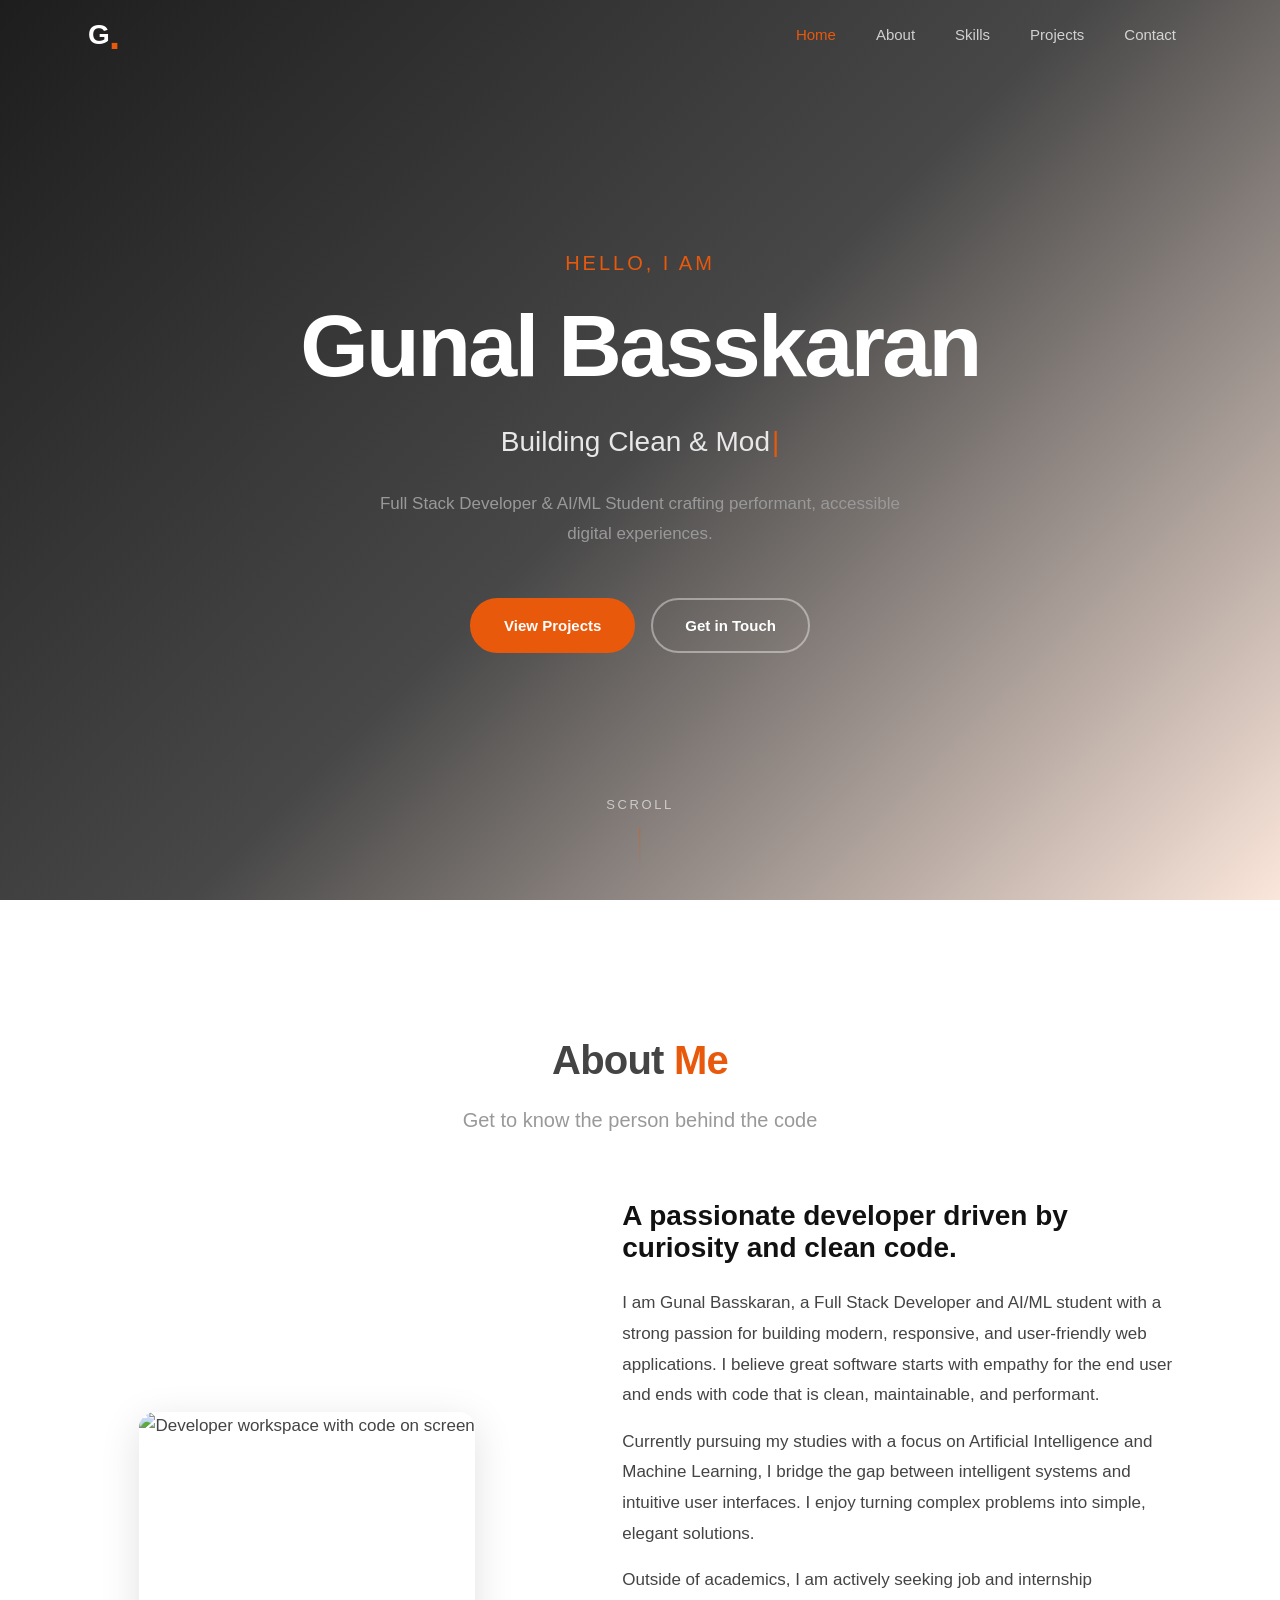
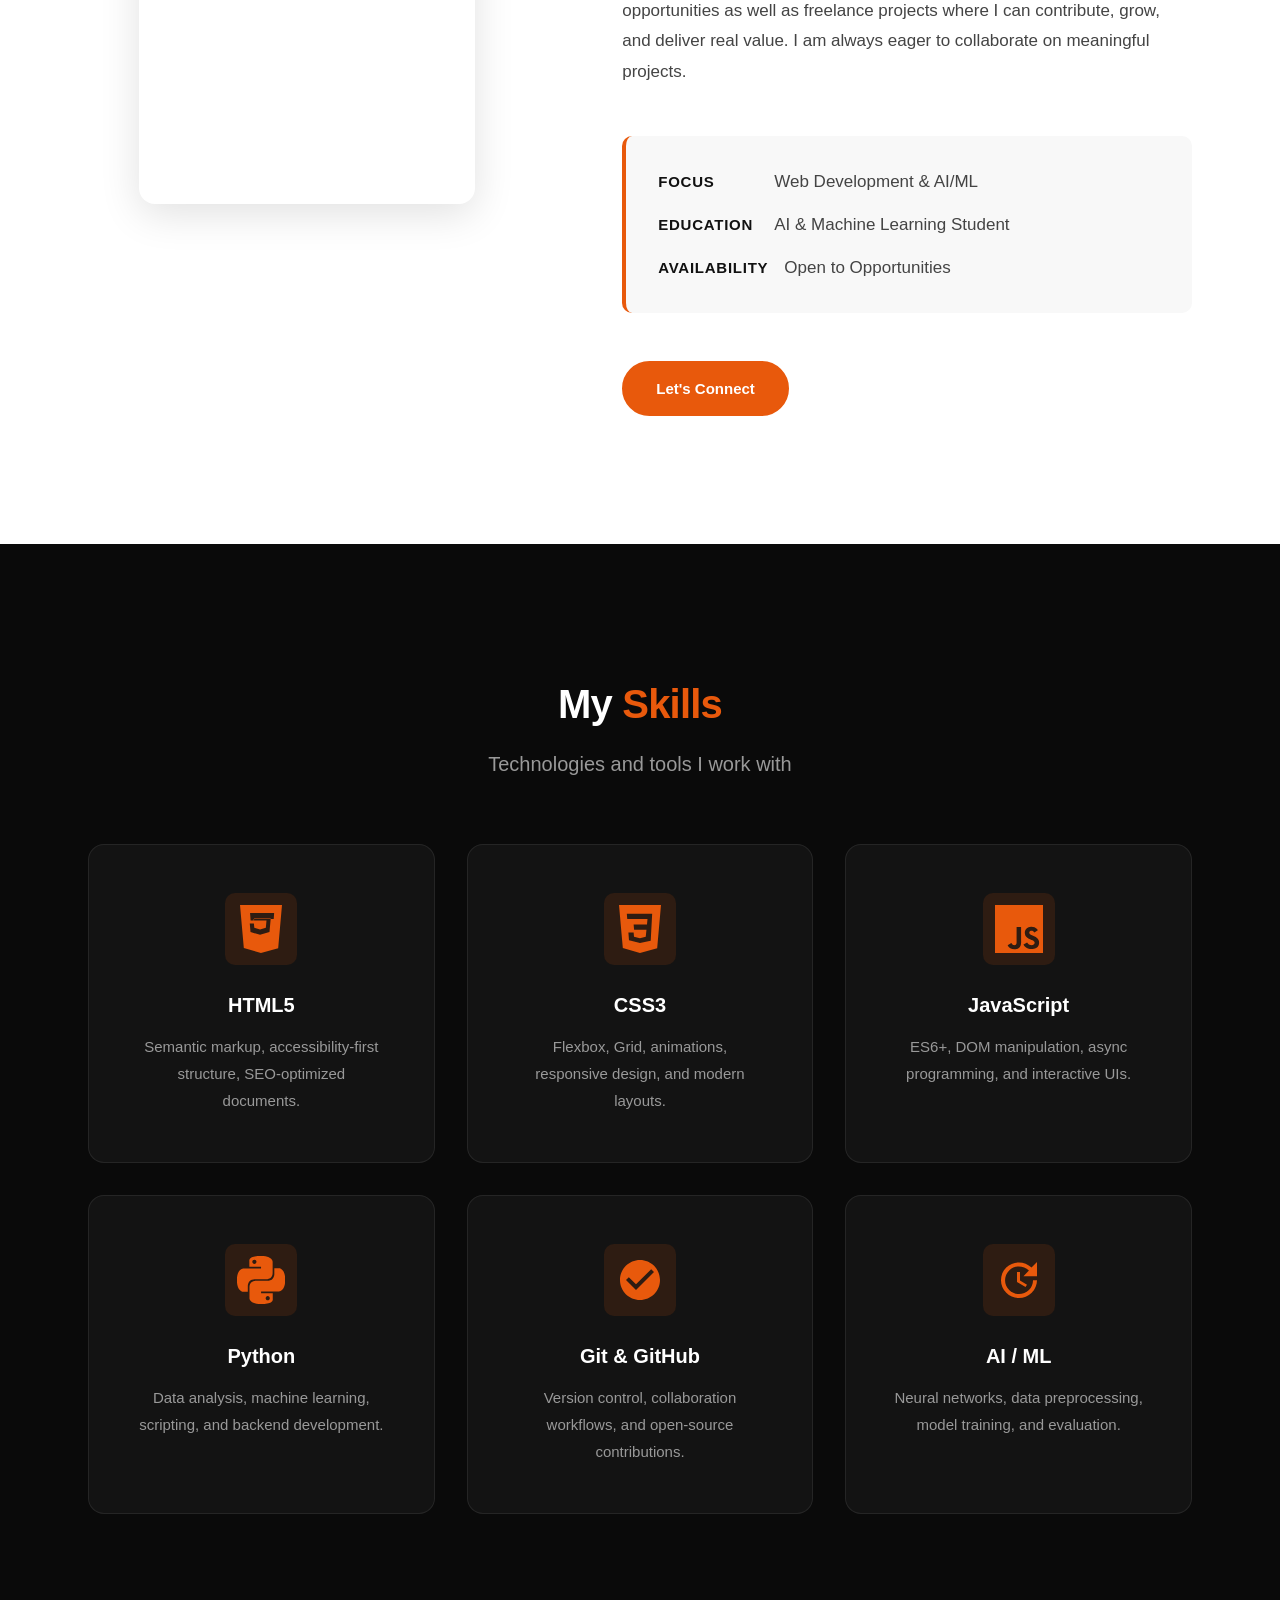
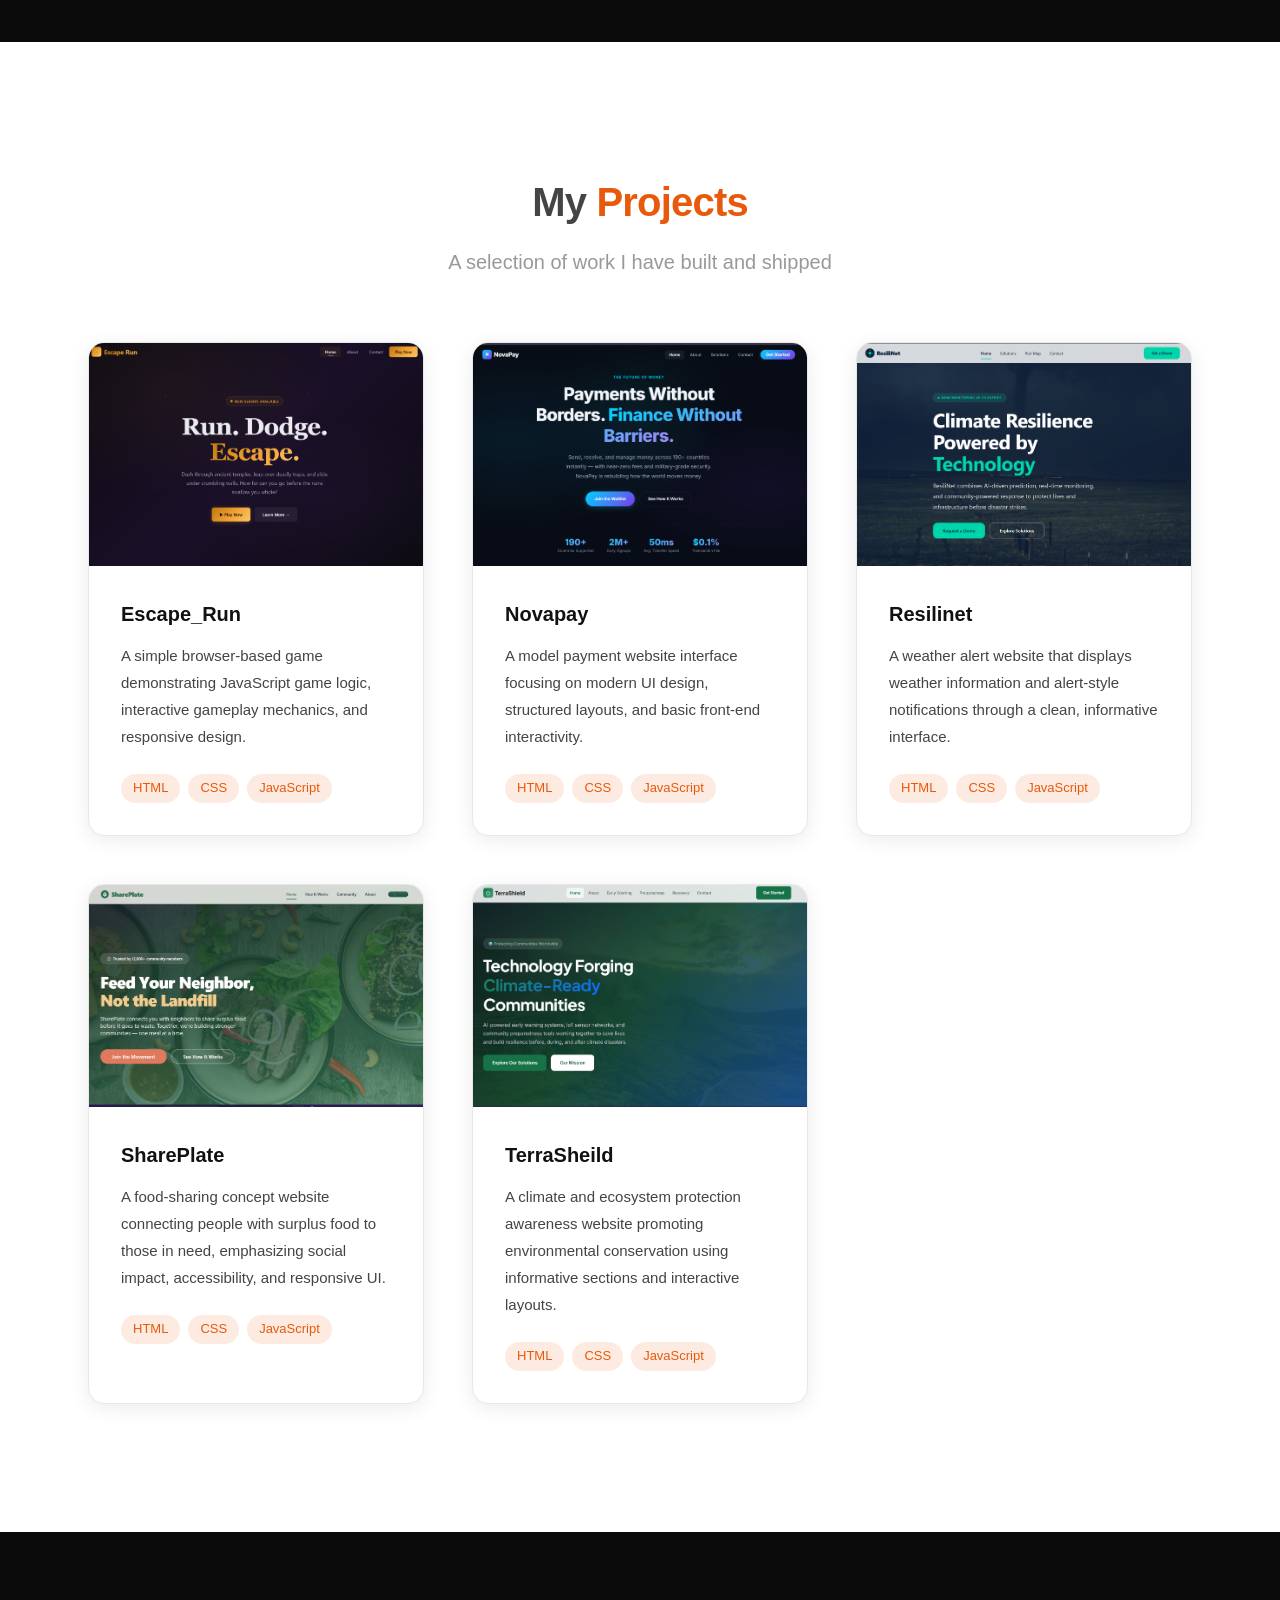
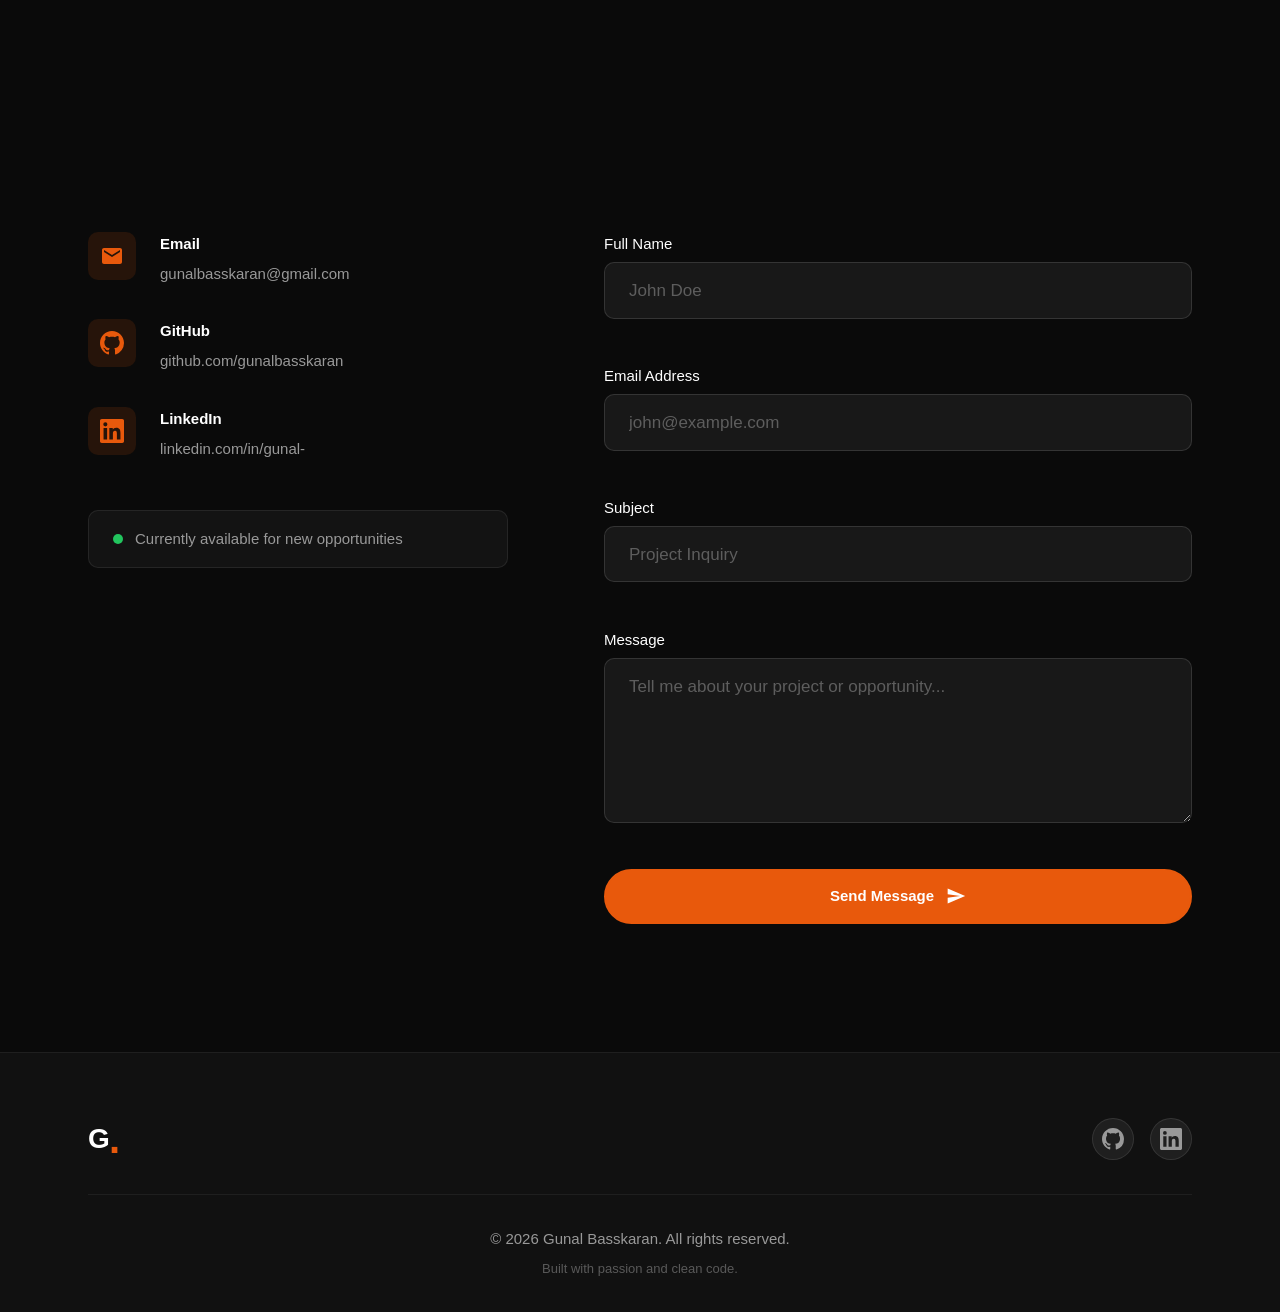
==== commit e3672d0f: "Update index.html" ====
--- a/index.html
+++ b/index.html
@@ -7,7 +7,7 @@
        ============================================================ -->
   <meta charset="UTF-8" />
   <meta name="viewport" content="width=device-width, initial-scale=1.0" />
-  <title>Gunal Basskaran — Full Stack Developer | AI/ML Student</title>
+  <title>Gunal — Full Stack Developer | AI/ML Student</title>
 
   <!-- SEO Meta Tags -->
   <meta name="description" content="Gunal Basskaran is a Full Stack Developer and AI/ML Student who builds clean, modern, and performant web applications. Open to jobs, internships, and freelance work." />
@@ -48,7 +48,7 @@
   </script>
 
   <!-- Favicon -->
-  <link rel="icon" type="image/png" href="assets/images/favicon.png" />
+  <link rel="icon" type="image/png" href="assets/images/fevicon.png" />
 
   <!-- Stylesheet -->
   <link rel="stylesheet" href="assets/styles.css" />
@@ -575,3 +575,4 @@
   <script src="assets/script.js" defer></script>
 </body>
 </html>
+
